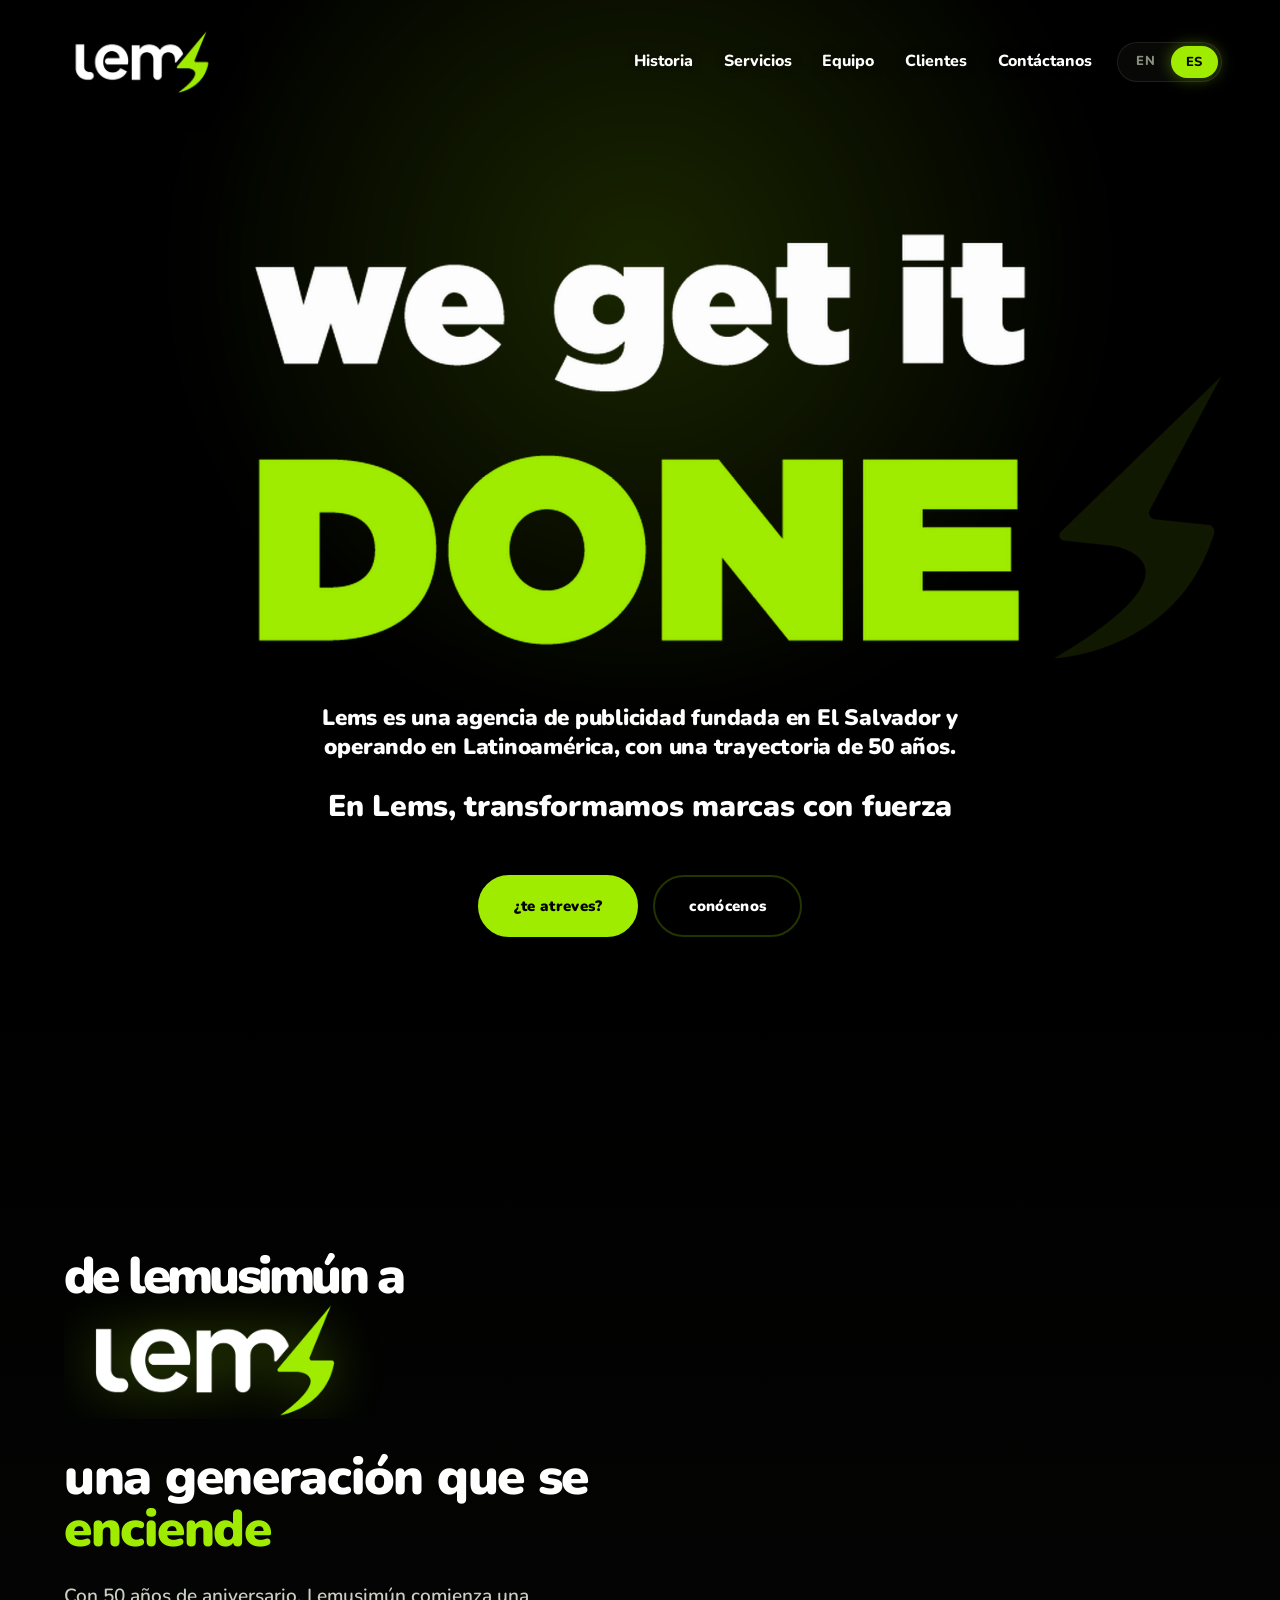
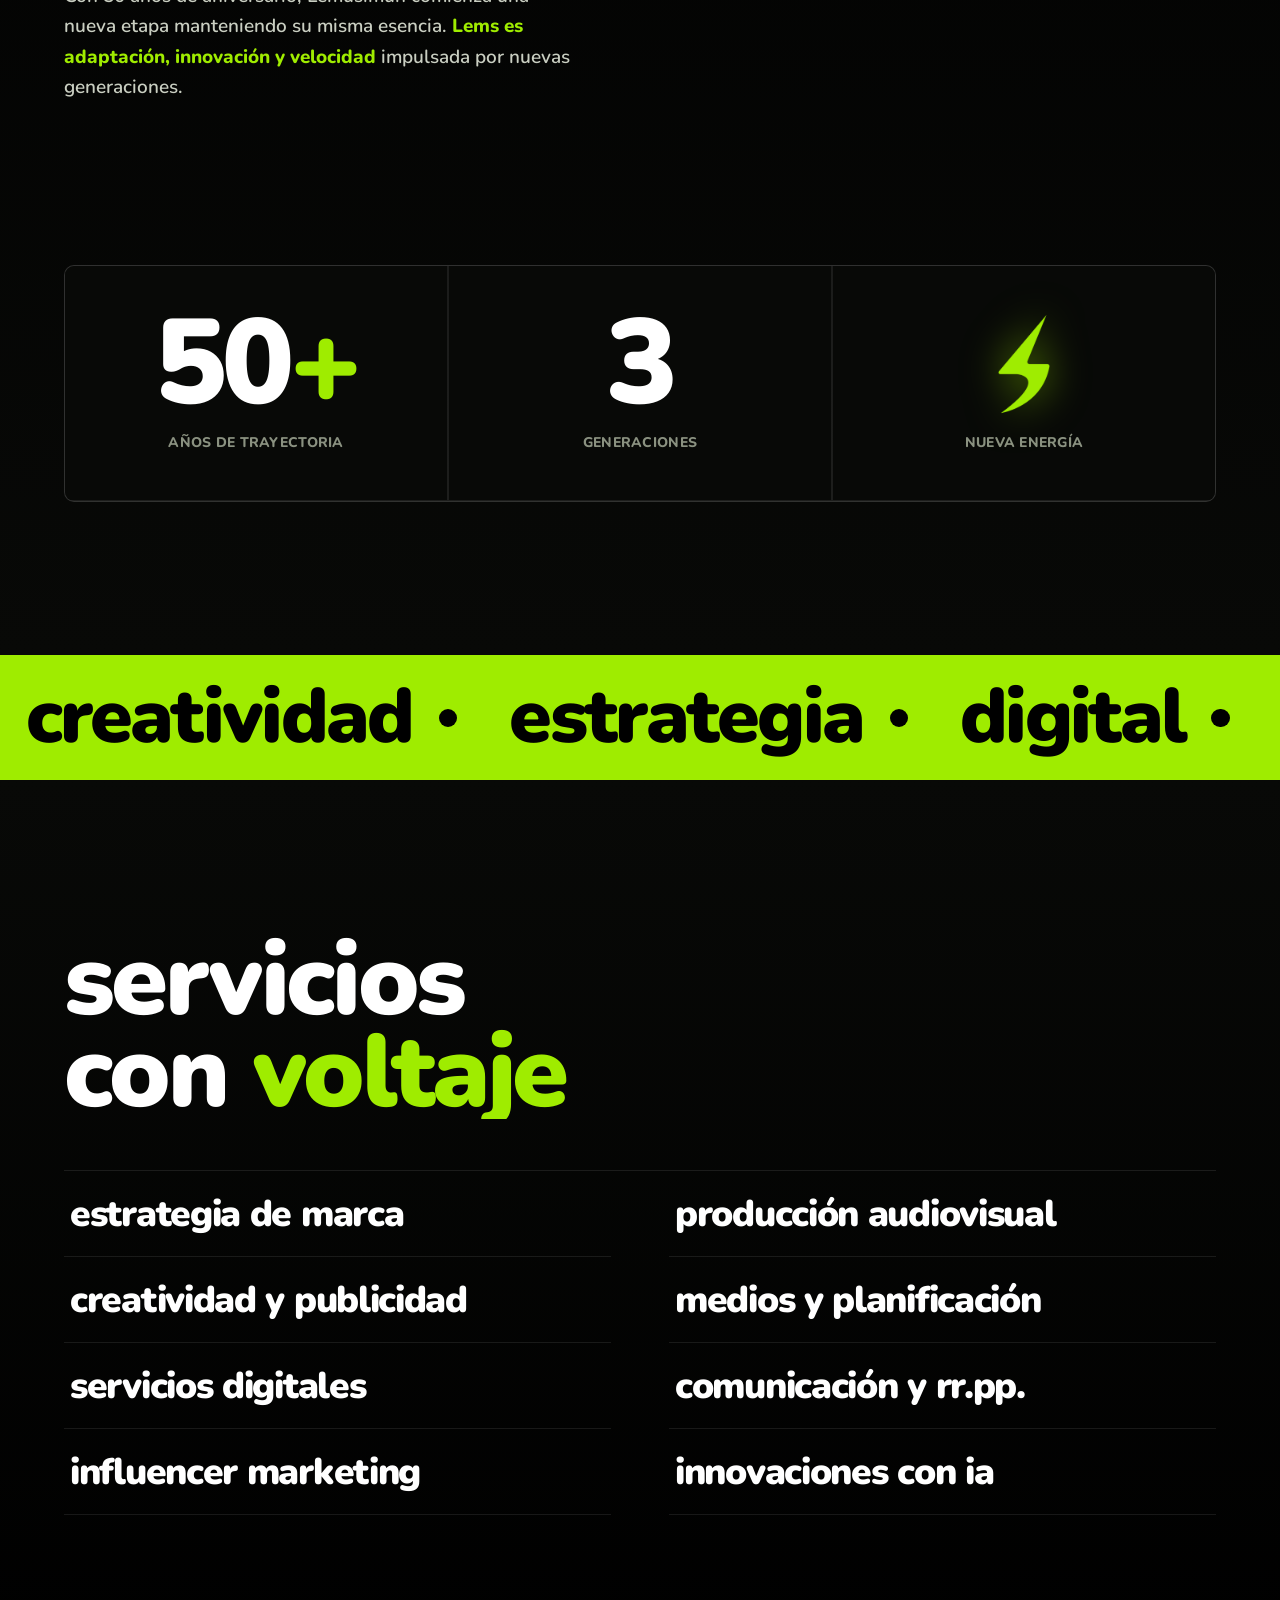
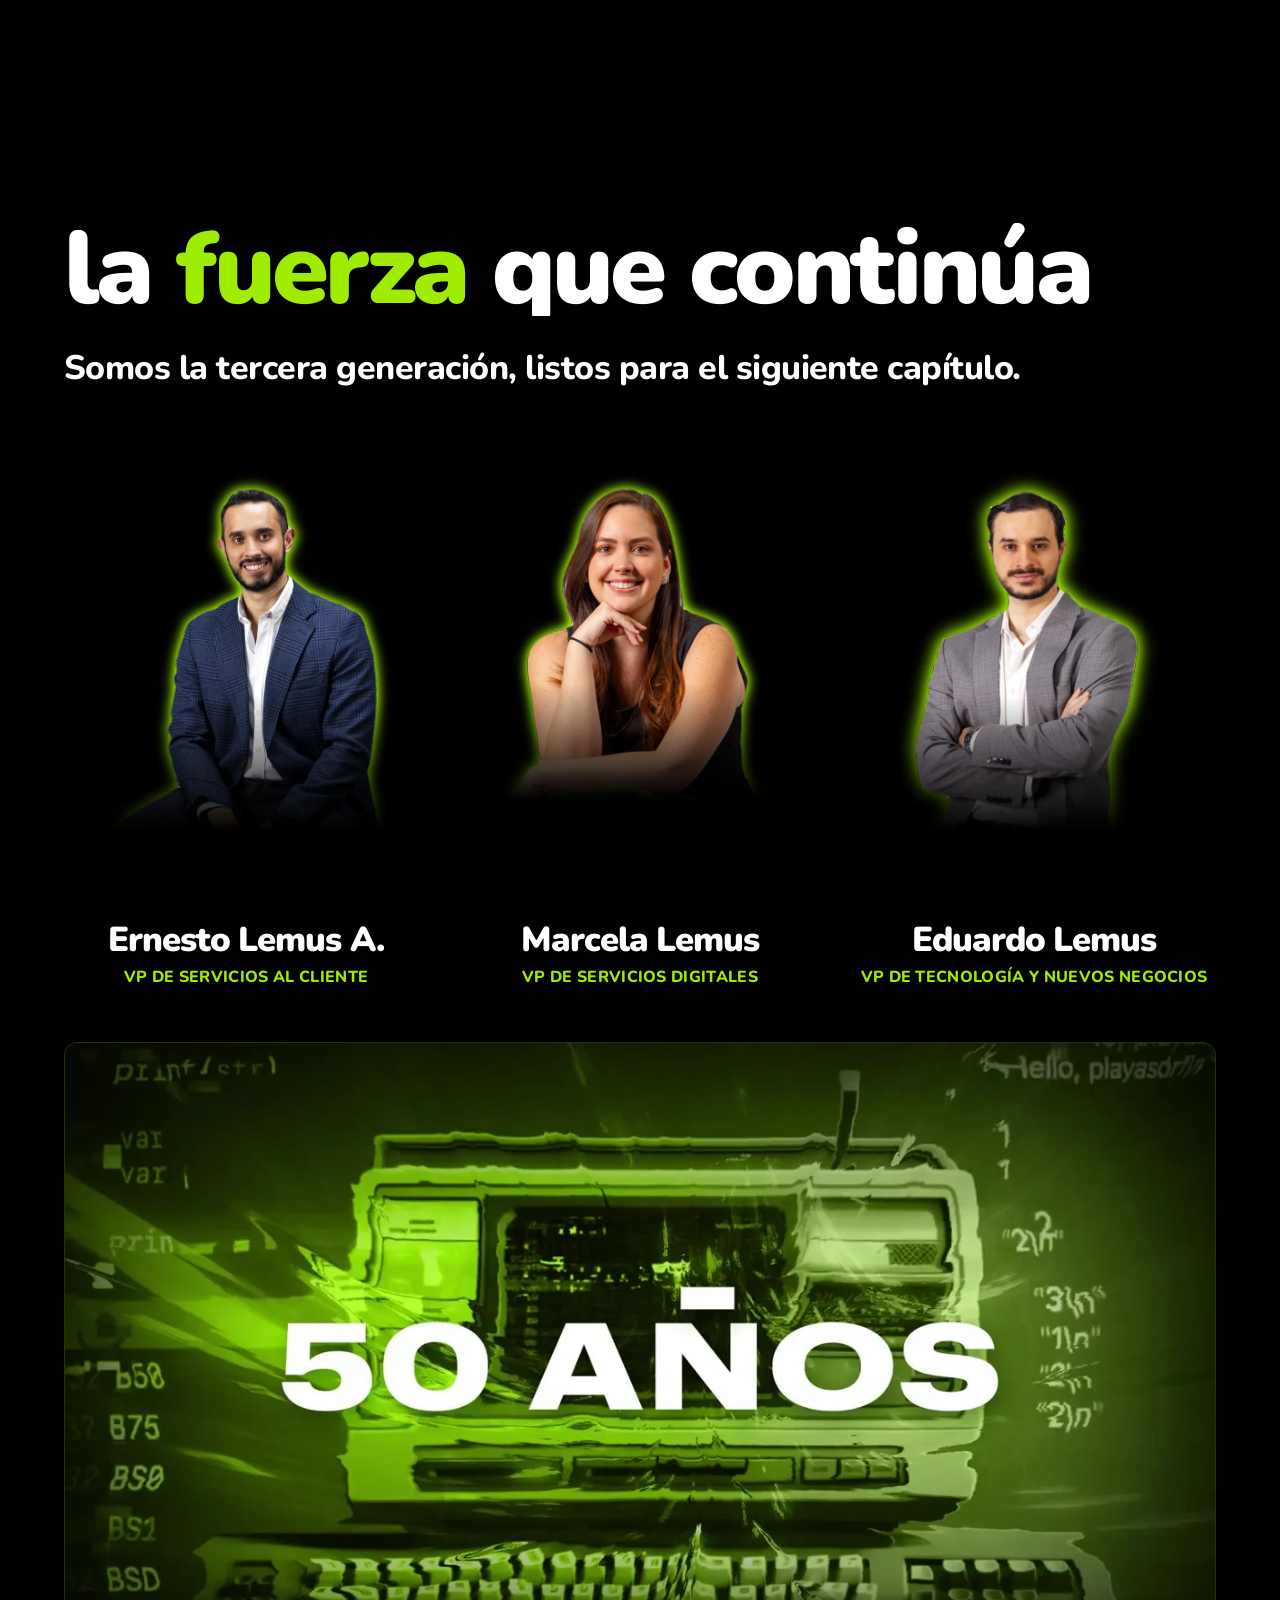
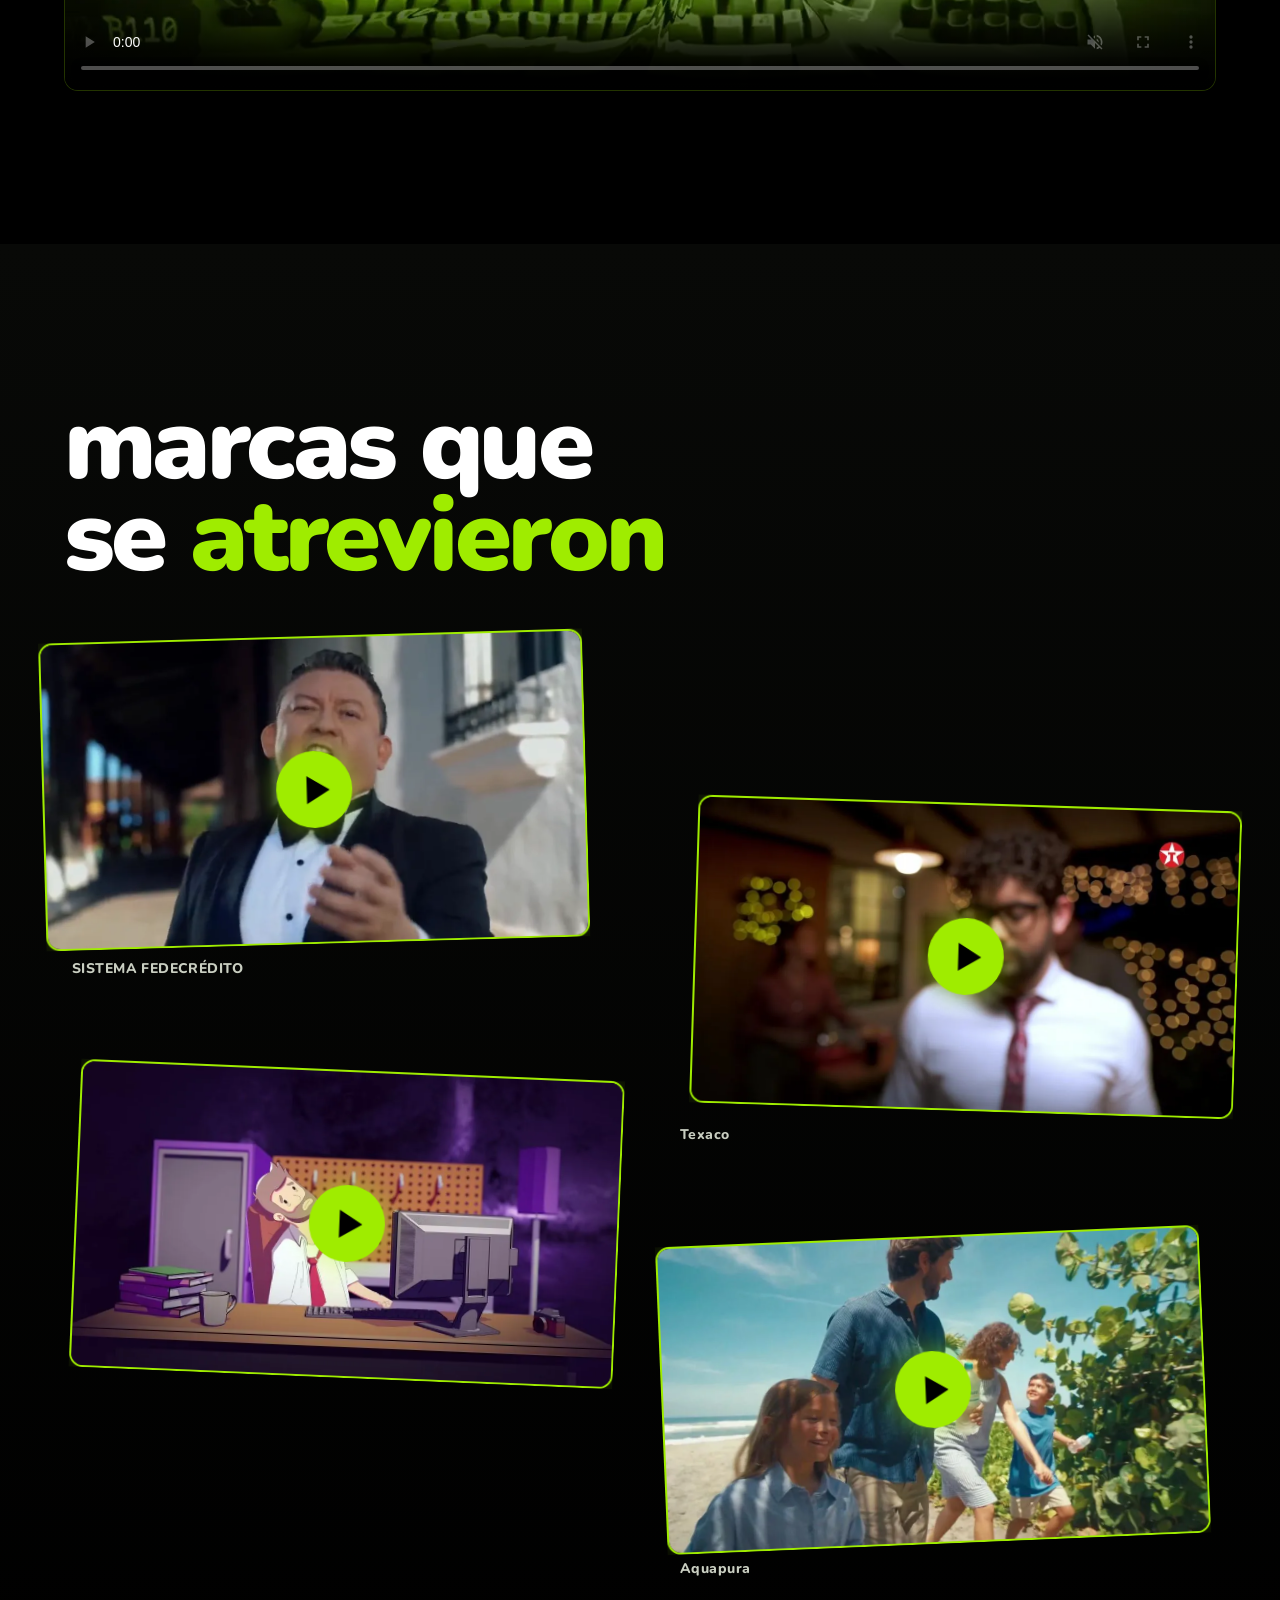
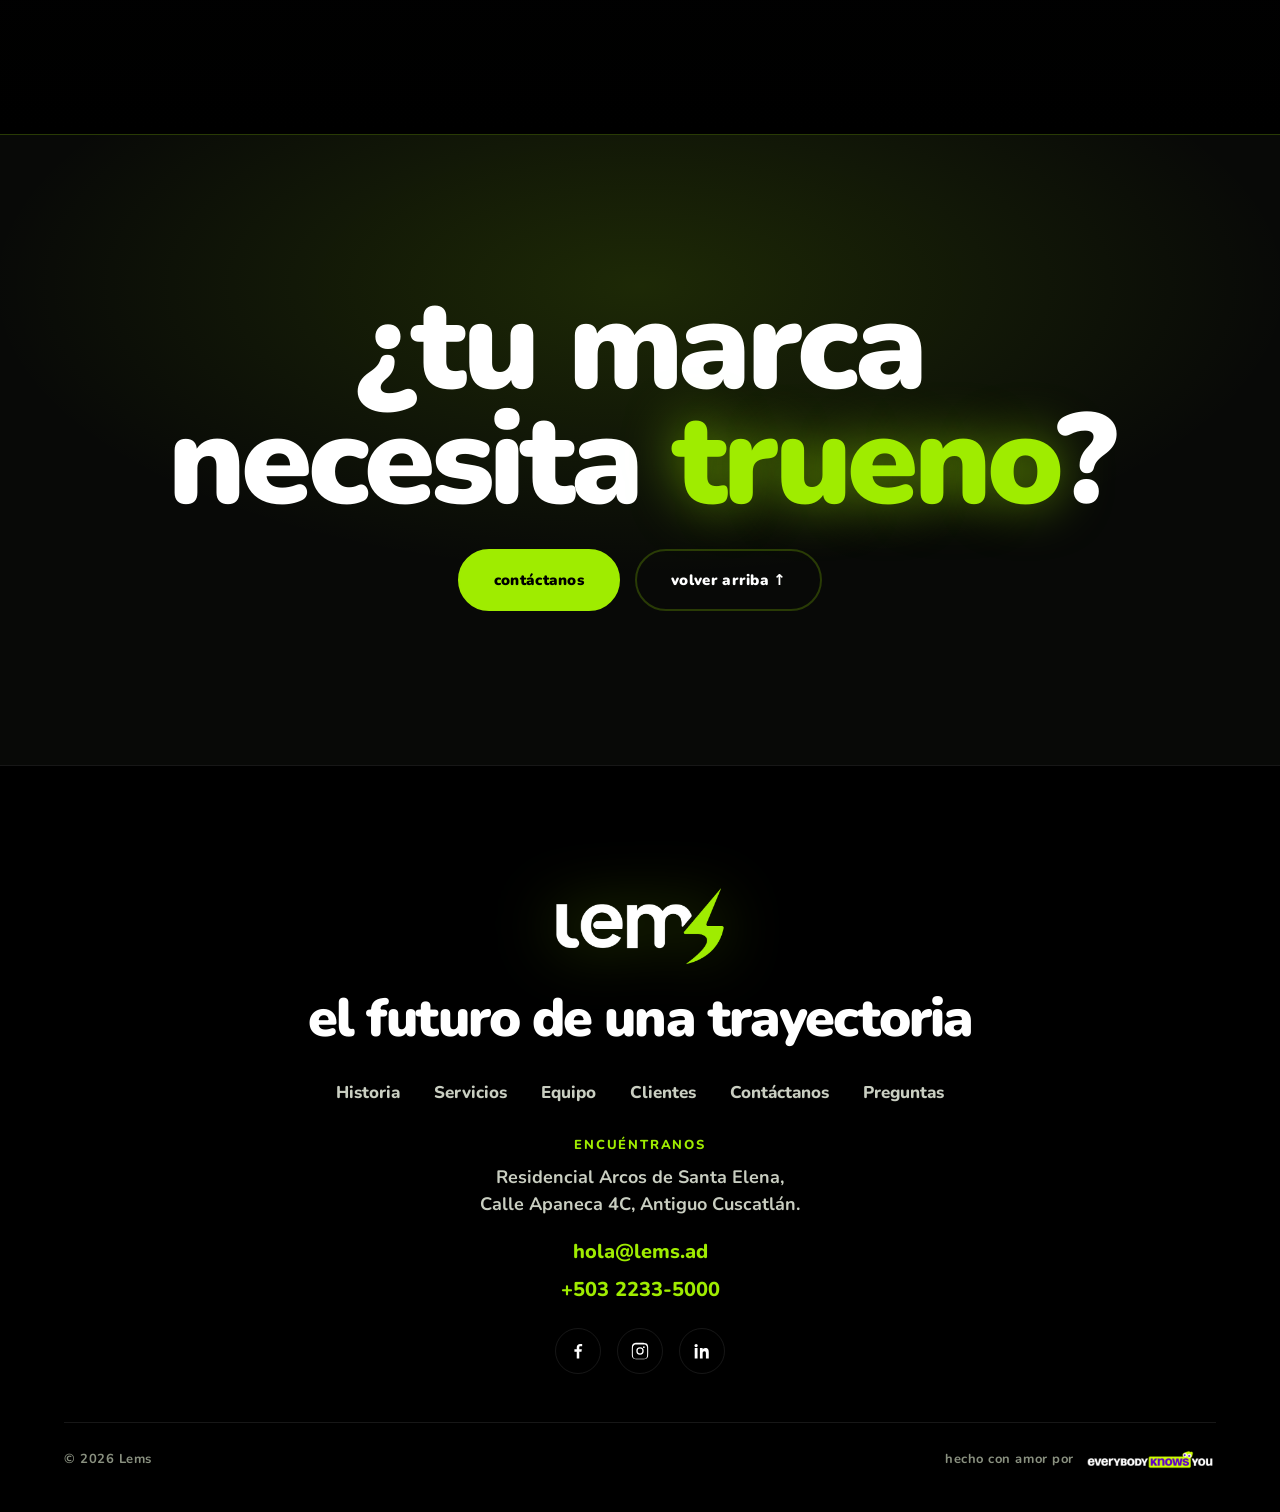
==== index.html @ 7db41f9c "Launch: lems.ad (Lems, antes Lemusimún) - landing ES/EN, servicios, FAQ, AI-findability layer" ====
<!doctype html>
<html lang="es">
<head>
<meta charset="utf-8">
<meta name="viewport" content="width=device-width, initial-scale=1, viewport-fit=cover">
<title>Agencia de publicidad en El Salvador | Lems (antes Lemusimún)</title>
<meta name="description" content="Agencia de publicidad en El Salvador desde 1976: estrategia, creatividad, medios, producción, influencers e IA. Lems, antes Lemusimún. Escríbenos.">
<meta name="keywords" content="agencia de publicidad El Salvador, agencia de publicidad digital El Salvador, agencia creativa El Salvador, boutique creativa El Salvador, agencia de publicidad San Salvador, agencia de publicidad Antiguo Cuscatlán, Lems, Lems Agency, Lemusimún, Lemusimún Publicidad, agencia de medios El Salvador, influencer marketing El Salvador, producción audiovisual El Salvador, relaciones públicas El Salvador, advertising agency El Salvador">
<link rel="canonical" href="https://lems.ad/">
<link rel="alternate" hreflang="es" href="https://lems.ad/">
<link rel="alternate" hreflang="es-SV" href="https://lems.ad/">
<link rel="alternate" hreflang="en" href="https://lems.ad/en/">
<link rel="alternate" hreflang="x-default" href="https://lems.ad/">

<meta property="og:type" content="website">
<meta property="og:site_name" content="Lems">
<meta property="og:title" content="Agencia de publicidad en El Salvador | Lems (antes Lemusimún)">
<meta property="og:description" content="50 años de trayectoria, una nueva energía. Lems (antes Lemusimún), agencia de publicidad en El Salvador desde 1976. We get it done.">
<meta property="og:url" content="https://lems.ad/">
<meta property="og:image" content="https://lems.ad/assets/images/social-share/social-share-lems-lems.ad.jpg">
<meta property="og:image:width" content="1200">
<meta property="og:image:height" content="630">
<meta property="og:image:alt" content="Lems, agencia de publicidad en El Salvador: we get it done">
<meta property="og:locale" content="es_SV">
<meta property="og:locale:alternate" content="en_US">
<meta name="twitter:card" content="summary_large_image">
<meta name="twitter:title" content="Agencia de publicidad en El Salvador | Lems (antes Lemusimún)">
<meta name="twitter:description" content="50 años de trayectoria, una nueva energía. Lems (antes Lemusimún), agencia de publicidad en El Salvador desde 1976. We get it done.">
<meta name="twitter:image" content="https://lems.ad/assets/images/social-share/social-share-lems-lems.ad.jpg">

<meta name="robots" content="index, follow, max-image-preview:large, max-snippet:-1, max-video-preview:-1">
<meta name="author" content="Lems">
<meta name="theme-color" content="#000000">
<meta name="geo.region" content="SV-LI">
<meta name="geo.placename" content="Antiguo Cuscatlán, El Salvador">
<meta http-equiv="content-language" content="es">

<link rel="icon" href="favicon.ico" sizes="any">
<link rel="icon" type="image/png" sizes="32x32" href="favicon-32x32.png">
<link rel="icon" type="image/png" sizes="16x16" href="favicon-16x16.png">
<link rel="apple-touch-icon" sizes="180x180" href="apple-touch-icon.png">
<link rel="manifest" href="site.webmanifest">
<link rel="alternate" type="text/plain" title="llms.txt" href="https://lems.ad/llms.txt">

<link rel="preload" as="image" href="assets/images/hero/hero-we-get-it-done-lems-lems.ad.webp" type="image/webp">
<link rel="preconnect" href="https://fonts.googleapis.com">
<link rel="preconnect" href="https://fonts.gstatic.com" crossorigin>
<link rel="preload" as="style" href="https://fonts.googleapis.com/css2?family=Nunito:wght@400;500;600;700;800;900&amp;display=swap">
<link rel="stylesheet" href="https://fonts.googleapis.com/css2?family=Nunito:wght@400;500;600;700;800;900&amp;display=swap" media="print" onload="this.media='all'">
<noscript><link rel="stylesheet" href="https://fonts.googleapis.com/css2?family=Nunito:wght@400;500;600;700;800;900&amp;display=swap"></noscript>
<link rel="stylesheet" href="assets/css/tokens.css">
<link rel="stylesheet" href="assets/css/styles.css">
<script>document.documentElement.classList.add('js')</script>
<script type="application/ld+json">
{
 "@context": "https://schema.org",
 "@graph": [
  {
   "@type": "Organization",
   "@id": "https://lems.ad/#org",
   "name": "Lems",
   "alternateName": [
    "Lems Agency",
    "Lemusimún",
    "Lemusimún Publicidad",
    "Lemusimun"
   ],
   "url": "https://lems.ad/",
   "logo": "https://lems.ad/assets/images/logos/logo-lems-lems.ad.png",
   "image": "https://lems.ad/assets/images/social-share/social-share-lems-lems.ad.jpg",
   "legalName": "Lemusimún Publicidad, S.A. de C.V.",
   "slogan": "We get it done",
   "description": "Lems (antes Lemusimún) es una agencia de publicidad integral en El Salvador, fundada en 1976 y dirigida hoy por una tercera generación. Une 50 años de conocimiento del mercado salvadoreño con estrategia, creatividad, medios, producción, influencer marketing e IA.",
   "foundingDate": "1976",
   "areaServed": [
    {
     "@type": "Country",
     "name": "El Salvador"
    },
    {
     "@type": "Place",
     "name": "Latinoamérica"
    }
   ],
   "knowsLanguage": [
    "es",
    "en"
   ],
   "knowsAbout": [
    "Estrategia de marca",
    "Creatividad y publicidad",
    "Servicios digitales",
    "Influencer marketing",
    "Producción audiovisual",
    "Medios y planificación",
    "Comunicación y relaciones públicas",
    "Innovaciones con IA",
    "Publicidad",
    "Mercadeo",
    "Compra de medios"
   ],
   "email": "hola@lems.ad",
   "telephone": "+50322335000",
   "contactPoint": {
    "@type": "ContactPoint",
    "telephone": "+50322335000",
    "email": "hola@lems.ad",
    "contactType": "sales",
    "areaServed": "SV",
    "availableLanguage": [
     "es",
     "en"
    ]
   },
   "address": {
    "@type": "PostalAddress",
    "streetAddress": "Residencial Arcos de Santa Elena, Calle Apaneca 4C",
    "addressLocality": "Antiguo Cuscatlán",
    "addressRegion": "La Libertad",
    "addressCountry": "SV"
   },
   "employee": [
    {
     "@id": "https://lems.ad/#ernesto-lemus"
    },
    {
     "@id": "https://lems.ad/#marcela-lemus"
    },
    {
     "@id": "https://lems.ad/#eduardo-lemus"
    }
   ],
   "sameAs": [
    "https://www.facebook.com/lemsagency/",
    "https://www.instagram.com/lems_agency/",
    "https://www.linkedin.com/company/lemsagency"
   ]
  },
  {
   "@type": [
    "ProfessionalService",
    "LocalBusiness"
   ],
   "@id": "https://lems.ad/#agency",
   "name": "Lems, agencia de publicidad",
   "parentOrganization": {
    "@id": "https://lems.ad/#org"
   },
   "description": "Agencia de publicidad en El Salvador desde 1976.",
   "url": "https://lems.ad/",
   "image": "https://lems.ad/assets/images/social-share/social-share-lems-lems.ad.jpg",
   "logo": "https://lems.ad/assets/images/logos/logo-lems-lems.ad.png",
   "email": "hola@lems.ad",
   "telephone": "+50322335000",
   "address": {
    "@type": "PostalAddress",
    "streetAddress": "Residencial Arcos de Santa Elena, Calle Apaneca 4C",
    "addressLocality": "Antiguo Cuscatlán",
    "addressRegion": "La Libertad",
    "addressCountry": "SV"
   },
   "areaServed": [
    {
     "@type": "Country",
     "name": "El Salvador"
    },
    {
     "@type": "Place",
     "name": "Latinoamérica"
    }
   ],
   "serviceType": [
    "Estrategia de marca",
    "Creatividad y publicidad",
    "Servicios digitales",
    "Influencer marketing",
    "Producción audiovisual",
    "Medios y planificación",
    "Comunicación y relaciones públicas",
    "Innovaciones con IA"
   ],
   "currenciesAccepted": "USD",
   "openingHoursSpecification": [
    {
     "@type": "OpeningHoursSpecification",
     "dayOfWeek": [
      "Monday",
      "Tuesday",
      "Wednesday",
      "Thursday",
      "Friday"
     ],
     "opens": "08:30",
     "closes": "12:30"
    },
    {
     "@type": "OpeningHoursSpecification",
     "dayOfWeek": [
      "Monday",
      "Tuesday",
      "Wednesday",
      "Thursday",
      "Friday"
     ],
     "opens": "14:00",
     "closes": "18:00"
    }
   ],
   "hasOfferCatalog": {
    "@id": "https://lems.ad/#catalog"
   }
  },
  {
   "@type": "OfferCatalog",
   "@id": "https://lems.ad/#catalog",
   "name": "Servicios",
   "itemListElement": [
    {
     "@type": "Offer",
     "itemOffered": {
      "@type": "Service",
      "name": "Estrategia de marca",
      "description": "Posicionamiento, arquitectura y plataforma de marca.",
      "provider": {
       "@id": "https://lems.ad/#org"
      },
      "areaServed": "SV"
     }
    },
    {
     "@type": "Offer",
     "itemOffered": {
      "@type": "Service",
      "name": "Creatividad y publicidad",
      "description": "Conceptos y campañas para medios tradicionales y digitales.",
      "provider": {
       "@id": "https://lems.ad/#org"
      },
      "areaServed": "SV"
     }
    },
    {
     "@type": "Offer",
     "itemOffered": {
      "@type": "Service",
      "name": "Servicios digitales",
      "description": "Estrategia digital, pauta, contenido y redes sociales.",
      "provider": {
       "@id": "https://lems.ad/#org"
      },
      "areaServed": "SV"
     }
    },
    {
     "@type": "Offer",
     "itemOffered": {
      "@type": "Service",
      "name": "Influencer marketing",
      "description": "Selección, gestión y medición de campañas con creadores.",
      "provider": {
       "@id": "https://lems.ad/#org"
      },
      "areaServed": "SV"
     }
    },
    {
     "@type": "Offer",
     "itemOffered": {
      "@type": "Service",
      "name": "Producción audiovisual",
      "description": "Comerciales, video y contenido para todas las pantallas.",
      "provider": {
       "@id": "https://lems.ad/#org"
      },
      "areaServed": "SV"
     }
    },
    {
     "@type": "Offer",
     "itemOffered": {
      "@type": "Service",
      "name": "Medios y planificación",
      "description": "Estrategia, planificación y compra de medios.",
      "provider": {
       "@id": "https://lems.ad/#org"
      },
      "areaServed": "SV"
     }
    },
    {
     "@type": "Offer",
     "itemOffered": {
      "@type": "Service",
      "name": "Comunicación y relaciones públicas",
      "description": "Relaciones públicas y comunicación corporativa.",
      "provider": {
       "@id": "https://lems.ad/#org"
      },
      "areaServed": "SV"
     }
    },
    {
     "@type": "Offer",
     "itemOffered": {
      "@type": "Service",
      "name": "Innovaciones con IA",
      "description": "Herramientas y procesos con inteligencia artificial para marcas.",
      "provider": {
       "@id": "https://lems.ad/#org"
      },
      "areaServed": "SV"
     }
    }
   ]
  },
  {
   "@type": "WebSite",
   "@id": "https://lems.ad/#website",
   "url": "https://lems.ad/",
   "name": "Lems",
   "inLanguage": [
    "es",
    "en"
   ],
   "publisher": {
    "@id": "https://lems.ad/#org"
   },
   "about": {
    "@id": "https://lems.ad/#org"
   }
  },
  {
   "@type": "WebPage",
   "@id": "https://lems.ad/#webpage",
   "url": "https://lems.ad/",
   "name": "Agencia de publicidad en El Salvador | Lems (antes Lemusimún)",
   "inLanguage": "es",
   "isPartOf": {
    "@id": "https://lems.ad/#website"
   },
   "about": {
    "@id": "https://lems.ad/#org"
   }
  },
  {
   "@type": "Person",
   "@id": "https://lems.ad/#ernesto-lemus",
   "name": "Ernesto Lemus A.",
   "jobTitle": "VP de Servicios al Cliente",
   "sameAs": [
    "https://www.linkedin.com/in/ernestolemusalvarez/"
   ],
   "worksFor": {
    "@id": "https://lems.ad/#org"
   }
  },
  {
   "@type": "Person",
   "@id": "https://lems.ad/#marcela-lemus",
   "name": "Marcela Lemus",
   "jobTitle": "VP de Servicios Digitales",
   "sameAs": [
    "https://www.linkedin.com/in/marcela-lemus-walsh/"
   ],
   "worksFor": {
    "@id": "https://lems.ad/#org"
   }
  },
  {
   "@type": "Person",
   "@id": "https://lems.ad/#eduardo-lemus",
   "name": "Eduardo Lemus",
   "jobTitle": "VP de Tecnología y Nuevos Negocios",
   "sameAs": [
    "https://www.linkedin.com/in/tatolemus/"
   ],
   "worksFor": {
    "@id": "https://lems.ad/#org"
   }
  }
 ]
}
</script>
</head>
<body data-assets="assets/">

<div class="progress" id="progress"></div>
<div id="ambient" aria-hidden="true"></div>
<div id="sparks" aria-hidden="true"></div>

<nav class="nav" id="nav" aria-label="Principal">
  <div class="nav__in">
    <a class="nav__logo" href="#top" aria-label="Lems, inicio"><img src="assets/images/logos/logo-lems-lems.ad.webp" alt="Lems, agencia de publicidad" width="700" height="267"></a>
    <div class="nav__right">
      <div class="nav__links">
        <a href="#historia">Historia</a>
        <a href="#servicios">Servicios</a>
        <a href="#equipo">Equipo</a>
        <a href="#clientes">Clientes</a>
        <a href="#nosotros">Contáctanos</a>
      </div>
      <div class="langtoggle" role="group" aria-label="Idioma / Language">
        <a class="langopt" href="en/index.html" hreflang="en" lang="en">EN</a>
        <span class="langopt is-active" aria-current="true">ES</span>
      </div>
      <button class="nav__burger" id="burger" aria-label="Menú" aria-expanded="false"><span></span><span></span><span></span></button>
    </div>
  </div>
  <div class="nav__panel" id="panel">
    <a href="#historia">historia</a>
    <a href="#servicios">servicios</a>
    <a href="#equipo">equipo</a>
    <a href="#clientes">clientes</a>
    <a href="#nosotros">contáctanos</a>
  </div>
</nav>

<main>
<header class="hero" id="top">
  <div class="hero__glow" aria-hidden="true"></div>
  <div class="wrap hero__in">
    <img class="hero__rayo" src="assets/images/icons/icon-rayo-lems-lems.ad.webp" alt="" aria-hidden="true" width="420" height="525">
    <img class="hero__done" src="assets/images/hero/hero-we-get-it-done-lems-lems.ad.webp" alt="We get it done" width="1600" height="870" fetchpriority="high">
    <h1 class="hero__h1">Lems es una agencia de publicidad fundada en El Salvador y operando en Latinoamérica, con una trayectoria de 50 años.</h1>
    <p class="hero__tag"><b>En Lems, transformamos marcas con fuerza</b></p>
    <div class="hero__cta">
      <a href="#nosotros" class="btn btn--solid">¿te atreves?</a>
      <a href="#equipo" class="btn btn--ghost">conócenos</a>
    </div>
  </div>
</header>

<section class="sec hist" id="historia">
  <div class="wrap">
    <div class="hist__body">
      <div class="hist__copy">
        <h2 class="sec__title display hist-title reveal reveal--up">
          <span class="pre">de lemusimún a</span>
          <img class="logo" src="assets/images/logos/logo-lems-lems.ad.webp" alt="Lems" width="700" height="267" loading="lazy">
        </h2>
        <p class="big reveal reveal--up">una generación que se <span class="volt">enciende</span></p>
        <p class="lead reveal reveal--up">Con 50 años de aniversario, Lemusimún comienza una nueva etapa manteniendo su misma esencia. <b>Lems es adaptación, innovación y velocidad</b> impulsada por nuevas generaciones.</p>
      </div>
      <div class="hist__media reveal reveal--clip">
        <div class="frame"><img src="assets/images/gallery/trayectoria-tercera-generacion-lems-lems.ad.webp" alt="Ernesto, Marcela y Eduardo Lemus, tercera generación de Lems: el futuro de una trayectoria" width="1000" height="1173" loading="lazy" decoding="async"></div>
      </div>
    </div>
    <div class="stats">
      <div class="stat reveal reveal--up"><div class="stat__n"><span data-count="50">50</span><span class="u">+</span></div><div class="stat__l">Años de trayectoria</div></div>
      <div class="stat reveal reveal--up"><div class="stat__n"><span data-count="3">3</span></div><div class="stat__l">Generaciones</div></div>
      <div class="stat reveal reveal--up"><img class="stat__rayo" src="assets/images/icons/icon-rayo-lems-lems.ad.webp" alt="" width="420" height="525" loading="lazy"><div class="stat__l">Nueva energía</div></div>
    </div>
  </div>
</section>

<div class="state" aria-hidden="true">
  <div class="state__track">
    <span>creatividad<i class="dot"></i></span><span>estrategia<i class="dot"></i></span><span>digital<i class="dot"></i></span><span>influencer marketing<i class="dot"></i></span><span>producción<i class="dot"></i></span><span>artificial intelligence<i class="dot"></i></span>
    <span>creatividad<i class="dot"></i></span><span>estrategia<i class="dot"></i></span><span>digital<i class="dot"></i></span><span>influencer marketing<i class="dot"></i></span><span>producción<i class="dot"></i></span><span>artificial intelligence<i class="dot"></i></span>
  </div>
</div>

<section class="sec serv" id="servicios">
  <div class="wrap">
    <h2 class="sec__title display reveal reveal--up">servicios con <span class="volt">voltaje</span></h2>
    <div class="serv__list">
      <a class="srow reveal reveal--up" href="servicios/index.html#estrategia-de-marca"><span class="srow__name">estrategia de marca</span></a>
      <a class="srow reveal reveal--up" href="servicios/index.html#creatividad-y-publicidad"><span class="srow__name">creatividad y publicidad</span></a>
      <a class="srow reveal reveal--up" href="servicios/index.html#servicios-digitales"><span class="srow__name">servicios digitales</span></a>
      <a class="srow reveal reveal--up" href="servicios/index.html#influencer-marketing"><span class="srow__name">influencer marketing</span></a>
      <a class="srow reveal reveal--up" href="servicios/index.html#produccion-audiovisual"><span class="srow__name">producción audiovisual</span></a>
      <a class="srow reveal reveal--up" href="servicios/index.html#medios-y-planificacion"><span class="srow__name">medios y planificación</span></a>
      <a class="srow reveal reveal--up" href="servicios/index.html#comunicacion-y-relaciones-publicas"><span class="srow__name">comunicación y rr.pp.</span></a>
      <a class="srow reveal reveal--up" href="servicios/index.html#innovaciones-con-ia"><span class="srow__name">innovaciones con ia</span></a>
    </div>
  </div>
</section>

<section class="sec gen" id="equipo">
  <div class="wrap">
    <h2 class="sec__title display wide reveal reveal--up">la <span class="volt">fuerza</span> que continúa</h2>
    <p class="gen__sub reveal reveal--up">Somos la tercera generación, listos para el siguiente capítulo.</p>
    <div class="team">
      <a class="member reveal reveal--up" href="https://www.linkedin.com/in/ernestolemusalvarez/" target="_blank" rel="noopener"><div class="member__ph"><img src="assets/images/team/team-ernesto-lemus-lems-lems.ad.webp" alt="Ernesto Lemus A., VP de Servicios al Cliente de Lems" width="800" height="1000" loading="lazy" decoding="async"></div><div class="member__body"><h3>Ernesto Lemus A.</h3><div class="role">VP de Servicios al Cliente</div></div></a>
      <a class="member reveal reveal--up" href="https://www.linkedin.com/in/marcela-lemus-walsh/" target="_blank" rel="noopener"><div class="member__ph"><img src="assets/images/team/team-marcela-lemus-lems-lems.ad.webp" alt="Marcela Lemus, VP de Servicios Digitales de Lems" width="800" height="1000" loading="lazy" decoding="async"></div><div class="member__body"><h3>Marcela Lemus</h3><div class="role">VP de Servicios Digitales</div></div></a>
      <a class="member reveal reveal--up" href="https://www.linkedin.com/in/tatolemus/" target="_blank" rel="noopener"><div class="member__ph"><img src="assets/images/team/team-eduardo-lemus-lems-lems.ad.webp" alt="Eduardo Lemus, VP de Tecnología y Nuevos Negocios de Lems" width="800" height="1000" loading="lazy" decoding="async"></div><div class="member__body"><h3>Eduardo Lemus</h3><div class="role">VP de Tecnología y Nuevos Negocios</div></div></a>
    </div>
  </div>
  <div class="wrap video">
    <div class="video__frame reveal reveal--scale">
      <video id="lemsvideo" controls muted loop playsinline preload="metadata" poster="assets/images/gallery/poster-video-50-anos-lems-lems.ad.webp" aria-label="Video: Lemusimún cumple 50 años y se convierte en Lems">
        <source src="assets/video/video-50-anos-lems-lems.ad.mp4" type="video/mp4">
      </video>
    </div>
  </div>
</section>

<section class="sec clients" id="clientes">
  <div class="wrap">
    <h2 class="sec__title display wide reveal reveal--up">marcas que se <span class="volt">atrevieron</span></h2>
    <div class="clients__grid">
      <div class="clients__col">
        <div class="clip reveal reveal--up"><video controls preload="none" playsinline poster="assets/images/gallery/poster-campana-fedecredito-lems-lems.ad.webp" aria-label="Campaña de SISTEMA FEDECRÉDITO por Lems"><source src="assets/video/video-campana-fedecredito-lems-lems.ad.mp4" type="video/mp4"></video><button type="button" class="clip__play" aria-label="Reproducir video: SISTEMA FEDECRÉDITO"><span class="clip__btn" aria-hidden="true"></span></button></div><p class="clip-cap reveal reveal--up">SISTEMA FEDECRÉDITO</p>
        <div class="clip reveal reveal--up"><video controls preload="none" playsinline poster="assets/images/gallery/poster-campana-fardel-lems-lems.ad.webp" aria-label="Campaña de Laboratorios Fardel por Lems"><source src="assets/video/video-campana-fardel-lems-lems.ad.mp4" type="video/mp4"></video><button type="button" class="clip__play" aria-label="Reproducir video: Somnium · Laboratorios Fardel"><span class="clip__btn" aria-hidden="true"></span></button></div><p class="clip-cap reveal reveal--up">Somnium · Laboratorios Fardel</p>
      </div>
      <div class="clients__col clients__col--down">
        <div class="clip reveal reveal--up"><video controls preload="none" playsinline poster="assets/images/gallery/poster-campana-texaco-lems-lems.ad.webp" aria-label="Campaña de Texaco por Lems"><source src="assets/video/video-campana-texaco-lems-lems.ad.mp4" type="video/mp4"></video><button type="button" class="clip__play" aria-label="Reproducir video: Texaco"><span class="clip__btn" aria-hidden="true"></span></button></div><p class="clip-cap reveal reveal--up">Texaco</p>
        <div class="clip reveal reveal--up"><video controls preload="none" playsinline poster="assets/images/gallery/poster-campana-aquapura-lems-lems.ad.webp" aria-label="Campaña de Aquapura por Lems"><source src="assets/video/video-campana-aquapura-lems-lems.ad.mp4" type="video/mp4"></video><button type="button" class="clip__play" aria-label="Reproducir video: Aquapura"><span class="clip__btn" aria-hidden="true"></span></button></div><p class="clip-cap reveal reveal--up">Aquapura</p>
      </div>
    </div>
  </div>
</section>

<section class="sec cta" id="nosotros">
  <div class="cta__glow" aria-hidden="true"></div>
  <div class="wrap cta__in">
    <h2 class="display">¿tu marca necesita <span class="volt">trueno</span>?</h2>
    <div class="cta__row">
      <a href="mailto:hola@lems.ad" class="btn btn--solid">contáctanos</a>
      <a href="#top" class="btn btn--ghost">volver arriba ↑</a>
    </div>
  </div>
</section>
</main>

<footer class="foot">
  <div class="wrap">
    <img class="foot__logo" src="assets/images/logos/logo-lems-lems.ad.webp" alt="Lems" width="700" height="267" loading="lazy">
    <div class="foot__slogan">el futuro de una trayectoria</div>
    <nav class="foot__nav" aria-label="Pie de página">
      <a href="#historia">Historia</a>
      <a href="#servicios">Servicios</a>
      <a href="#equipo">Equipo</a>
      <a href="#clientes">Clientes</a>
      <a href="#nosotros">Contáctanos</a>
      <a href="faq/index.html">Preguntas</a>
    </nav>
    <p class="foot__addr"><span class="lbl">Encuéntranos</span>Residencial Arcos de Santa Elena,<br>Calle Apaneca 4C, Antiguo Cuscatlán.</p>
    <a class="foot__email" href="mailto:hola@lems.ad">hola@lems.ad</a><br>
    <a class="foot__email" href="tel:+50322335000" style="margin-top:6px">+503 2233-5000</a>
    <div class="foot__social">
      <a href="https://www.facebook.com/lemsagency/" target="_blank" rel="noopener" aria-label="Facebook"><svg viewBox="0 0 24 24"><path d="M13.5 21v-8h2.7l.4-3.1h-3.1V7.9c0-.9.25-1.5 1.55-1.5H17V3.6c-.3 0-1.3-.1-2.45-.1-2.43 0-4.05 1.48-4.05 4.2v2.2H7.7V13h2.8v8z"/></svg></a>
      <a href="https://www.instagram.com/lems_agency/" target="_blank" rel="noopener" aria-label="Instagram"><svg viewBox="0 0 24 24"><path d="M12 2.2c3.2 0 3.6 0 4.85.07 1.17.05 1.8.25 2.23.42.56.22.96.48 1.38.9.42.42.68.82.9 1.38.17.42.37 1.06.42 2.23.06 1.27.07 1.65.07 4.85s-.01 3.58-.07 4.85c-.05 1.17-.25 1.8-.42 2.23-.22.56-.48.96-.9 1.38-.42.42-.82.68-1.38.9-.42.17-1.06.37-2.23.42-1.27.06-1.65.07-4.85.07s-3.58-.01-4.85-.07c-1.17-.05-1.8-.25-2.23-.42-.56-.22-.96-.48-1.38-.9-.42-.42-.68-.82-.9-1.38-.17-.42-.37-1.06-.42-2.23C2.21 15.58 2.2 15.2 2.2 12s.01-3.58.07-4.85c.05-1.17.25-1.8.42-2.23.22-.56.48-.96.9-1.38.42-.42.82-.68 1.38-.9.42-.17 1.06-.37 2.23-.42C8.42 2.21 8.8 2.2 12 2.2m0 1.98c-3.15 0-3.5.01-4.74.07-.9.04-1.38.19-1.7.32-.43.16-.74.36-1.06.68-.32.32-.52.63-.68 1.06-.13.32-.28.8-.32 1.7-.06 1.24-.07 1.6-.07 4.74s.01 3.5.07 4.74c.04.9.19 1.38.32 1.7.16.43.36.74.68 1.06.32.32.63.52 1.06.68.32.13.8.28 1.7.32 1.24.06 1.6.07 4.74.07s3.5-.01 4.74-.07c.9-.04 1.38-.19 1.7-.32.43-.16.74-.36 1.06-.68.32-.32.52-.63.68-1.06.13-.32.28-.8.32-1.7.06-1.24.07-1.6.07-4.74s-.01-3.5-.07-4.74c-.04-.9-.19-1.38-.32-1.7-.16-.43-.36-.74-.68-1.06-.32-.32-.63-.52-1.06-.68-.32-.13-.8-.28-1.7-.32-1.24-.06-1.6-.07-4.74-.07m0 3.37a4.45 4.45 0 110 8.9 4.45 4.45 0 010-8.9m0 7.34a2.89 2.89 0 100-5.78 2.89 2.89 0 000 5.78m5.66-7.54a1.04 1.04 0 11-2.08 0 1.04 1.04 0 012.08 0"/></svg></a>
      <a href="https://www.linkedin.com/company/lemsagency" target="_blank" rel="noopener" aria-label="LinkedIn"><svg viewBox="0 0 24 24"><path d="M6.94 5.5a2 2 0 11-4 0 2 2 0 014 0M3.25 8.5h3.4V21h-3.4zM9.5 8.5h3.26v1.7h.05c.45-.86 1.56-1.77 3.22-1.77 3.44 0 4.08 2.27 4.08 5.22V21h-3.4v-5.55c0-1.32-.02-3.02-1.84-3.02-1.84 0-2.12 1.44-2.12 2.92V21H9.5z"/></svg></a>
    </div>
    <div class="foot__bar">
      <span>© 2026 Lems</span>
      <span class="foot__made"><span>hecho con amor por</span> <a href="https://everybodyknowsyou.com" target="_blank" rel="noopener" aria-label="everybody knows you"><img class="foot__eky" src="assets/images/logos/logo-everybodyknowsyou-lems.ad.png" alt="everybody knows you" width="360" height="68"></a></span>
    </div>
  </div>
</footer>

<script src="assets/js/main.js" defer></script>
</body>
</html>
---- assets/css/tokens.css ----
/* assets/css/tokens.css - colors + fonts ONLY. The one file to edit to re-skin lems.ad. */
:root{
  /* Brand palette */
  --ink:#000000;          /* page background */
  --ink-2:#080907;        /* alternate section background */
  --card:#0E100A;
  --paper:#FFFFFF;        /* main text */
  --dim:#C9CEC1;          /* secondary text */
  --muted:#8A9180;        /* tertiary text, labels */
  --volt:#9FEC00;         /* Lems volt green: accent, buttons, bolt */
  --volt-deep:#79B300;
  --black:#000;
  --line:rgba(159,236,0,.22);
  --line-soft:rgba(255,255,255,.09);
  --glow:rgba(159,236,0,.55);

  /* Volt and shade alphas used by effects */
  --volt-a09:rgba(159,236,0,.09);
  --volt-a14:rgba(159,236,0,.14);
  --volt-a16:rgba(159,236,0,.16);
  --volt-a22:rgba(159,236,0,.22);
  --volt-a30:rgba(159,236,0,.3);
  --volt-a35:rgba(159,236,0,.35);
  --volt-a40:rgba(159,236,0,.4);
  --volt-a50:rgba(159,236,0,.5);
  --shade-60:rgba(0,0,0,.6);
  --shade-72:rgba(0,0,0,.72);
  --shade-97:rgba(0,0,0,.97);

  /* Footer credit colors (read by the inline EKY credit logo) */
  --footer-bg:var(--ink);
  --footer-fg:var(--muted);

  /* Fonts */
  --font-display:"Nunito",system-ui,-apple-system,"Segoe UI",sans-serif;
  --font-body:"Nunito",system-ui,-apple-system,"Segoe UI",sans-serif;

  /* Layout */
  --maxw:1320px;
  color-scheme:dark;
}
---- assets/css/styles.css ----
/* assets/css/styles.css - all styling for lems.ad. Colors and fonts come from tokens.css. */
*{box-sizing:border-box}
html{scroll-behavior:smooth;cursor:url("../images/icons/cursor-rayo-lems-lems.ad.png") 6 1, auto}
a,button,.srow,.member{cursor:url("../images/icons/cursor-rayo-lems-lems.ad.png") 6 1, auto}
html.js .reveal{opacity:0;transition:opacity .9s cubic-bezier(.2,.75,.2,1),transform .9s cubic-bezier(.2,.75,.2,1),clip-path .9s cubic-bezier(.2,.75,.2,1);will-change:opacity,transform}
html.js .reveal--up{transform:translateY(48px)}
html.js .reveal--scale{transform:scale(.92)}
html.js .reveal--clip{clip-path:inset(0 100% 0 0)}
html.js .reveal.in{opacity:1;transform:none;clip-path:inset(0 0 0 0)}
body{margin:0;background:var(--ink);color:var(--paper);font-family:var(--font-body);font-size:17px;line-height:1.6;font-weight:600;-webkit-font-smoothing:antialiased;text-rendering:optimizeLegibility;overflow-x:hidden}
img{max-width:100%;height:auto;display:block}
a{color:inherit;text-decoration:none}
h1,h2,h3,h4{margin:0;font-weight:900;text-wrap:balance}
p{margin:0}
::selection{background:var(--volt);color:var(--black)}

.wrap{width:100%;max-width:var(--maxw);margin-inline:auto;padding-inline:clamp(18px,5vw,64px)}
.display{font-family:var(--font-display);font-weight:900;text-transform:lowercase;letter-spacing:-.035em;line-height:.9}
.volt{color:var(--volt)}

.progress{position:fixed;top:0;left:0;height:3px;width:0;background:linear-gradient(90deg,var(--volt-deep),var(--volt));box-shadow:0 0 16px var(--glow);z-index:120}
#ambient{position:fixed;inset:0;pointer-events:none;z-index:80;overflow:hidden}
.abolt{position:absolute;height:auto;opacity:0;filter:drop-shadow(0 0 6px var(--glow));will-change:transform,opacity}
@keyframes aboltFloat{0%{opacity:0;transform:translateY(16px) rotate(var(--r,0deg)) scale(.86)}18%{opacity:var(--o,.1)}50%{opacity:var(--o,.1);transform:translateY(-14px) rotate(var(--r,0deg)) scale(1.04)}82%{opacity:var(--o,.1)}100%{opacity:0;transform:translateY(-34px) rotate(var(--r,0deg)) scale(.9)}}
#sparks{position:fixed;inset:0;pointer-events:none;z-index:90;overflow:hidden}
.spark{position:absolute;width:var(--s,22px);height:auto;opacity:0;pointer-events:none;filter:drop-shadow(0 0 6px var(--glow)) drop-shadow(0 0 16px var(--volt-a50));animation:sparkflash .85s ease-out forwards;will-change:opacity,transform}
@keyframes sparkflash{0%{opacity:0;transform:scale(.4) rotate(var(--r,0deg))}18%{opacity:.95}40%{opacity:.45}58%{opacity:.85}100%{opacity:0;transform:scale(1.05) translateY(-12px) rotate(var(--r,0deg))}}
@media (prefers-reduced-motion:reduce){#sparks{display:none}}

/* NAV - logo grande en esquina, sin caja */
.nav{position:fixed;top:0;left:0;right:0;z-index:100;padding-top:env(safe-area-inset-top,0px);pointer-events:none}
.nav::before{content:"";position:absolute;inset:0;height:150px;background:linear-gradient(180deg,var(--shade-72),transparent);opacity:0;transition:opacity .4s;pointer-events:none}
.nav.scrolled::before{opacity:1}
.nav__in{display:flex;align-items:center;justify-content:space-between;gap:24px;padding:clamp(16px,2.4vw,30px) clamp(18px,5vw,58px)}
.nav__logo{pointer-events:auto}
.nav__logo img{height:clamp(46px,5vw,64px);width:auto;filter:drop-shadow(0 4px 18px var(--shade-60))}
.nav__links{display:flex;gap:clamp(20px,2.4vw,36px);align-items:center;pointer-events:auto}
.nav__links a{font-size:16px;font-weight:800;color:var(--paper);transition:color .25s;text-shadow:0 2px 10px var(--shade-60)}
.nav__links a:hover{color:var(--volt)}
.nav__burger{display:none;flex-direction:column;gap:5px;background:none;border:0;padding:8px;pointer-events:auto}
.nav__burger span{width:26px;height:3px;background:var(--paper);border-radius:2px;transition:.3s}
.nav__panel{display:none}
.nav__right{display:flex;align-items:center;gap:clamp(14px,2vw,26px);pointer-events:auto}
.langtoggle{display:inline-flex;align-items:center;background:var(--ink-2);border:1px solid var(--line-soft);border-radius:100px;padding:3px}
.langopt{font-family:var(--font-display);font-weight:800;font-size:13px;letter-spacing:.05em;color:var(--muted);background:transparent;border:0;border-radius:100px;padding:6px 15px;cursor:url("../images/icons/cursor-rayo-lems-lems.ad.png") 6 1, auto;transition:color .25s,background .25s,box-shadow .25s}
.langopt:hover{color:var(--paper)}
.langopt.is-active{background:var(--volt);color:var(--black);box-shadow:0 0 16px var(--volt-a40)}

/* HERO */
.hero{position:relative;min-height:84vh;display:flex;align-items:flex-start;justify-content:center;padding:184px 0 72px;overflow:hidden;text-align:center}
.hero__glow{position:absolute;width:90vw;height:90vw;max-width:1100px;max-height:1100px;left:50%;top:-28%;transform:translateX(-50%);background:radial-gradient(circle,var(--volt-a16),transparent 60%);filter:blur(24px);pointer-events:none}
.hero__rayo{position:absolute;right:4%;bottom:7%;width:min(30vw,320px);opacity:.10;transform:rotate(6deg);pointer-events:none}
.hero__in{position:relative;z-index:2;width:100%;display:flex;flex-direction:column;align-items:center}
.hero h1{font-size:clamp(19px,2.9vw,38px);color:var(--dim);font-weight:800;opacity:0;animation:fadeUp 1s .1s cubic-bezier(.2,.75,.2,1) forwards}
.hero__done{margin-top:clamp(14px,2vw,26px);width:clamp(300px,66vw,880px);opacity:0;animation:fadeUp 1s .34s cubic-bezier(.2,.75,.2,1) forwards}
.hero__tag{margin-top:clamp(22px,3vw,34px);font-size:clamp(19px,2.6vw,30px);font-weight:800;color:var(--dim);letter-spacing:-.01em;opacity:0;animation:fadeUp 1s .5s cubic-bezier(.2,.75,.2,1) forwards}
.hero__tag b{color:var(--paper);font-weight:900}
.hero__cta{margin-top:clamp(30px,4vw,44px);display:flex;flex-wrap:wrap;gap:15px;justify-content:center;opacity:0;animation:fadeUp 1s .64s cubic-bezier(.2,.75,.2,1) forwards}
.btn{display:inline-flex;align-items:center;gap:10px;font-family:var(--font-display);font-size:15px;letter-spacing:.02em;font-weight:900;text-transform:lowercase;padding:17px 34px;border-radius:100px;transition:.28s;border:2px solid var(--line)}
.btn--solid{background:var(--volt);color:var(--black);border-color:var(--volt)}
.btn--solid:hover{box-shadow:0 0 34px var(--glow);transform:translateY(-2px)}
.btn--ghost{color:var(--paper)}
.btn--ghost:hover{border-color:var(--volt);color:var(--volt)}

/* SECTION */
section{position:relative}
.sec{padding-block:clamp(80px,12vw,168px)}
.sec__title{font-size:clamp(44px,8vw,110px);max-width:min(100%,14ch)}
.sec__title.wide{max-width:min(100%,20ch)}
.sec__title .volt{color:var(--volt)}

/* HISTORIA */
.hist{background:linear-gradient(180deg,var(--ink),var(--ink-2))}
.hist-title{display:flex;flex-direction:column;align-items:flex-start;gap:.04em;max-width:none;margin-bottom:clamp(18px,2.6vw,32px)}
.hist-title .pre{font-size:.5em}
.hist-title .logo{height:clamp(52px,9vw,132px);width:auto;filter:drop-shadow(0 0 26px var(--volt-a35))}
.hist__body{display:grid;grid-template-columns:1fr 1fr;gap:clamp(32px,6vw,84px);margin-top:0;align-items:center}
.hist__copy .big{color:var(--paper);font-family:var(--font-display);font-weight:900;text-transform:lowercase;letter-spacing:-.025em;font-size:clamp(28px,4vw,52px);line-height:1.02}
.hist__copy p.lead{color:var(--dim);margin-top:26px;font-size:clamp(16px,1.8vw,19px);max-width:46ch;font-weight:600}
.hist__copy b{color:var(--volt);font-weight:800}
.hist__media .frame{position:relative;overflow:hidden;border-radius:22px;box-shadow:0 0 44px var(--volt-a16)}
.hist__media .frame img{width:100%;height:auto;display:block}
.stats{display:grid;grid-template-columns:repeat(3,1fr);gap:2px;background:var(--line-soft);border:1px solid var(--line-soft);margin-top:72px;border-radius:10px;overflow:hidden}
.stat{background:var(--ink-2);padding:46px 26px;text-align:center;display:flex;flex-direction:column;align-items:center;justify-content:center;min-height:210px}
.stat__n{font-family:var(--font-display);font-weight:900;font-size:clamp(58px,10vw,120px);line-height:.86;letter-spacing:-.04em}
.stat__n .u{color:var(--volt)}
.stat__rayo{height:clamp(64px,9vw,104px);width:auto;filter:drop-shadow(0 0 20px var(--glow))}
.stat__l{margin-top:16px;font-size:14px;letter-spacing:.02em;text-transform:uppercase;color:var(--muted);font-weight:800}

/* GREEN BAND - servicios */
.state{background:var(--volt);color:var(--black);overflow:hidden}
.state__track{display:flex;align-items:center;white-space:nowrap;animation:scrollX 26.9s linear infinite;padding-block:24px}
.state__track span{font-family:var(--font-display);font-weight:900;text-transform:lowercase;letter-spacing:-.035em;font-size:clamp(34px,6vw,80px);line-height:1;padding:0 .34em;display:inline-flex;align-items:center;gap:.34em}
.state__track .dot{width:.24em;height:.24em;background:var(--black);border-radius:50%}

/* SERVICIOS list */
.serv{background:linear-gradient(180deg,var(--ink-2),var(--ink))}
.serv__list{margin-top:52px;border-top:1px solid var(--line-soft);columns:2;column-gap:clamp(28px,4.5vw,60px)}
.srow{display:flex;align-items:center;gap:18px;padding:clamp(15px,1.9vw,24px) 6px;border-bottom:1px solid var(--line-soft);position:relative;transition:padding .35s,background .35s;break-inside:avoid}
.srow__no{font-family:var(--font-display);color:var(--volt);font-size:16px;font-weight:900;width:40px;flex:none}
.srow__name{font-family:var(--font-display);font-weight:900;text-transform:lowercase;letter-spacing:-.035em;font-size:clamp(21px,2.9vw,42px);line-height:1;flex:1;transition:color .35s}
@media (max-width:720px){.serv__list{columns:1}}
.srow__ar{width:clamp(20px,2.4vw,30px);flex:none;opacity:0;transform:translateX(-10px);transition:.35s}
.srow:hover{padding-left:22px;background:linear-gradient(90deg,var(--volt-a09),transparent)}
.srow:hover .srow__name{color:var(--volt)}
.srow:hover .srow__ar{opacity:1;transform:none}

/* EQUIPO */
.gen{background:var(--ink)}
.gen__sub{margin-top:26px;color:var(--paper);font-size:clamp(19px,2.7vw,34px);max-width:none;font-weight:800;letter-spacing:-.015em;white-space:nowrap}
.stamp{display:inline-block;color:var(--volt);font-family:var(--font-display);font-weight:900;text-transform:lowercase;font-size:.92em;line-height:1;letter-spacing:-.03em;transform:rotate(-4deg);margin-left:.12em;text-shadow:0 0 22px var(--glow);white-space:nowrap;vertical-align:baseline}
@media (max-width:760px){.gen__sub{white-space:normal;font-size:21px}}
.team{margin-top:52px;display:grid;grid-template-columns:repeat(3,1fr);gap:clamp(16px,2.4vw,30px)}
.member{display:block;color:inherit;text-align:center;transition:transform .4s}
.member:hover{transform:translateY(-6px)}
.member__ph{border-radius:12px;overflow:hidden;background:var(--black);aspect-ratio:4/5}
.member__ph img{width:100%;height:100%;object-fit:cover;object-position:center top;transition:transform .6s}
.member:hover .member__ph img{transform:scale(1.04)}
.member__body{margin-top:22px}
.member__body h4{font-size:clamp(20px,2.7vw,36px);font-weight:900;letter-spacing:-.03em;line-height:.95;white-space:nowrap}
.member__body .role{margin-top:8px;font-size:clamp(14px,1.4vw,16px);letter-spacing:.02em;text-transform:uppercase;color:var(--volt);font-weight:800}

/* VIDEO */
.video{background:var(--ink);padding-top:clamp(24px,4vw,56px)}
.video__frame{position:relative;border:1px solid var(--line);border-radius:14px;overflow:hidden;background:var(--black)}
.video__frame video{width:100%;display:block;aspect-ratio:16/9;object-fit:cover;background:var(--black)}

/* CLIENTES */
.clients{background:linear-gradient(180deg,var(--ink-2),var(--ink))}
.clients__grid{margin-top:54px;display:grid;grid-template-columns:1fr 1fr;gap:clamp(34px,5vw,76px);align-items:start}
.clients__col{display:flex;flex-direction:column;gap:clamp(48px,7vw,110px)}
.clients__col--down{margin-top:clamp(70px,13vw,180px)}
.clip{position:relative;border:2.5px solid var(--volt);border-radius:14px;overflow:hidden;background:var(--black);box-shadow:0 0 30px var(--volt-a22);transform:var(--ct,none)}
.clients__col:nth-child(1) .clip:nth-child(1){--ct:translateX(-4%) rotate(-1.6deg)}
.clients__col:nth-child(1) .clip:nth-child(2){--ct:translateX(2%) rotate(2.4deg)}
.clients__col:nth-child(2) .clip:nth-child(1){--ct:translateX(4%) rotate(1.8deg)}
.clients__col:nth-child(2) .clip:nth-child(2){--ct:translateX(-2%) rotate(-2.4deg)}
html.js .clip.reveal--up{transform:translateY(64px) var(--ct,none)}
html.js .clip.reveal.in{transform:var(--ct,none)}
.clip video{width:100%;display:block;aspect-ratio:16/9;object-fit:cover;background:var(--black)}
@media (max-width:760px){.clients__grid{grid-template-columns:1fr}.clients__col--down{margin-top:0}.clients__col .clip{--ct:none;transform:none}}

/* NOSOTROS / CTA */
.cta{background:var(--ink-2);border-top:1px solid var(--line);position:relative;overflow:hidden}
.cta__glow{position:absolute;left:50%;top:-30%;transform:translateX(-50%);width:120vw;height:60vw;max-height:680px;background:radial-gradient(ellipse at center,var(--volt-a14),transparent 60%);pointer-events:none}
.cta__in{position:relative;z-index:2;text-align:center;display:flex;flex-direction:column;align-items:center;gap:30px}
.cta h2{font-size:clamp(46px,10vw,150px)}
.cta h2 .volt{color:var(--volt);text-shadow:0 0 50px var(--glow)}
.cta__row{display:flex;flex-wrap:wrap;gap:15px;justify-content:center}

/* FOOTER */
.foot{background:var(--ink);border-top:1px solid var(--line-soft);padding-block:clamp(70px,10vw,120px) 40px;text-align:center}
.foot__logo{height:clamp(45px,6.3vw,84px);width:auto;margin:0 auto;filter:drop-shadow(0 0 30px var(--volt-a30))}
.foot__slogan{font-family:var(--font-display);font-weight:900;text-transform:lowercase;letter-spacing:-.035em;font-size:clamp(24px,4.2vw,62px);line-height:.94;margin-top:28px}
.foot__addr{margin-top:30px;color:var(--dim);font-size:clamp(15px,1.7vw,18px);font-weight:700;line-height:1.5}
.foot__addr .lbl{display:block;color:var(--volt);font-size:13px;letter-spacing:.14em;text-transform:uppercase;margin-bottom:8px;font-weight:800}
.foot__nav{margin-top:34px;display:flex;flex-wrap:wrap;gap:clamp(18px,3vw,34px);justify-content:center}
.foot__nav a{font-family:var(--font-display);font-weight:800;color:var(--dim);font-size:17px;transition:color .25s}
.foot__nav a:hover{color:var(--volt)}
.foot__email{display:inline-block;margin-top:18px;color:var(--volt);font-weight:800;font-size:clamp(16px,1.9vw,20px)}
.foot__social{margin-top:22px;display:flex;gap:16px;justify-content:center}
.foot__social a{width:46px;height:46px;border:1px solid var(--line-soft);border-radius:50%;display:flex;align-items:center;justify-content:center;color:var(--paper);transition:.25s}
.foot__social a:hover{border-color:var(--volt);color:var(--volt);box-shadow:0 0 18px var(--glow);transform:translateY(-2px)}
.foot__social svg{width:20px;height:20px;fill:currentColor}
.foot__bar{margin-top:48px;padding-top:24px;border-top:1px solid var(--line-soft);color:var(--muted);font-size:13px;font-weight:700;letter-spacing:.04em;display:flex;flex-wrap:wrap;gap:14px 22px;justify-content:space-between;align-items:center}
@keyframes fadeUp{from{opacity:0;transform:translateY(30px)}to{opacity:1;transform:none}}
@keyframes scrollX{from{transform:translateX(0)}to{transform:translateX(-50%)}}

@media (max-width:760px){
  .nav__links{display:none}
  .nav__burger{display:flex}
  .nav__panel{position:fixed;inset:0;background:var(--shade-97);z-index:99;display:flex;flex-direction:column;justify-content:center;gap:6px;padding:40px;transform:translateX(100%);transition:transform .4s cubic-bezier(.2,.75,.2,1);pointer-events:auto}
  .nav__panel.open{transform:none}
  .nav__panel a{font-family:var(--font-display);font-weight:900;text-transform:lowercase;letter-spacing:-.03em;font-size:38px;color:var(--paper);padding:8px 0;border-bottom:1px solid var(--line-soft)}
  .nav__panel a:last-child{border-bottom:0;color:var(--volt)}
  .hero{min-height:92vh}
  .hist__body{grid-template-columns:1fr}
  .stats{grid-template-columns:1fr}
  .team{grid-template-columns:1fr;max-width:440px;margin-inline:auto}
}
@media (prefers-reduced-motion:reduce){
  html{scroll-behavior:auto}
  html.js .reveal{opacity:1!important;transform:none!important;clip-path:none!important;transition:none}
  .state__track{animation:none}
  #ambient{display:none}
  *,*::before,*::after{animation-duration:.001s!important;animation-iteration-count:1!important}
  .hero h1,.hero__done,.hero__tag,.hero__cta{opacity:1!important;transform:none!important}
}

/* ===== Added for the EKY standard ===== */
/* H1 (approved by Marcela 2026-10-11): sits between the artwork and the tagline, same look as .hero__tag b */
.hero .hero__h1{margin:clamp(22px,3vw,34px) auto 0;max-width:min(100%,62ch);font-family:var(--font-body);font-size:clamp(16px,1.75vw,24px);font-weight:900;line-height:1.3;letter-spacing:-.01em;color:var(--paper);opacity:0;animation:fadeUp 1s .44s cubic-bezier(.2,.75,.2,1) forwards}
.hero .hero__h1 + .hero__tag{margin-top:clamp(14px,1.8vw,22px);animation-delay:.54s}
@media (prefers-reduced-motion:reduce){.hero .hero__h1{opacity:1!important;transform:none!important}}

/* Language switch: real links between / and /en/ */
a.langopt{display:inline-block;text-decoration:none;line-height:1.2}

/* Client clips: caption under each video */
.clip-wrap{display:flex;flex-direction:column;gap:14px}
.clip-cap{font-size:15px;font-weight:800;color:var(--dim);letter-spacing:.01em;padding-left:4px}
.clip-cap b{color:var(--volt);font-weight:900}

/* FAQ */
.faq{background:var(--ink-2);border-top:1px solid var(--line-soft)}
.faq__list{margin-top:52px;display:grid;grid-template-columns:1fr 1fr;gap:2px;background:var(--line-soft);border:1px solid var(--line-soft);border-radius:10px;overflow:hidden}
.faq__item{background:var(--ink-2);padding:clamp(24px,3vw,38px)}
.faq__item h3{font-family:var(--font-display);font-weight:900;font-size:clamp(19px,2vw,24px);line-height:1.15;letter-spacing:-.015em;color:var(--paper)}
.faq__item p{margin-top:12px;color:var(--dim);font-size:16px;font-weight:600;max-width:60ch}
.faq__item p b{color:var(--volt);font-weight:800}
.faq__item:last-child:nth-child(odd){grid-column:1 / -1}
@media (max-width:760px){.faq__list{grid-template-columns:1fr}}

/* Team names are h3 now (was h4) */
.member__body h3{font-size:clamp(20px,2.7vw,36px);font-weight:900;letter-spacing:-.03em;line-height:.95;white-space:nowrap}

/* EKY footer credit (Marcela's original image version) */
.foot__made{display:inline-flex;align-items:center;gap:10px}
.foot__eky{height:25px;width:auto;display:inline-block;vertical-align:middle;transition:.25s}
.foot__made a:hover .foot__eky{filter:drop-shadow(0 0 10px var(--glow))}

/* ===== Subpages (/servicios/, /faq/ and /en/ mirrors) ===== */
.subhero{padding-top:clamp(150px,16vw,210px)}
.sub-lead{margin-top:26px;color:var(--dim);font-size:clamp(17px,1.9vw,20px);font-weight:600;max-width:62ch}
.faq__item h2{font-family:var(--font-display);font-weight:900;font-size:clamp(19px,2vw,24px);line-height:1.15;letter-spacing:-.015em;color:var(--paper)}
.faq__item p a,.sub-more a{color:var(--volt);font-weight:800}
.faq__item{scroll-margin-top:120px}
.sub-more{margin-top:34px;font-size:17px;font-weight:700}
.sub-lead--h1{font-family:var(--font-body);line-height:1.6;letter-spacing:0}
/* Subpage titles: the reveal's clip-path cut the descenders (g, p) of the big display titles */
html.js .subhero .reveal.in{clip-path:none}
/* Hero bolt (2026-10-11): anchored to the "we get it done" artwork instead of the screen edge,
   so it stays next to "DONE" at any zoom level or resolution. --art = the artwork width. */
.hero__in .hero__rayo{--art:clamp(300px,66vw,880px);position:absolute;right:auto;bottom:auto;width:calc(var(--art)*.30);left:calc(50% + var(--art)*.44);top:calc(var(--art)*.19 + 14px);z-index:-1}
/* Client videos (2026-10-11): brand caption under each clip + big green play button over it */
.clients__col:nth-child(1) .clip:nth-of-type(2){--ct:translateX(2%) rotate(2.4deg)}
.clients__col:nth-child(2) .clip:nth-of-type(2){--ct:translateX(-2%) rotate(-2.4deg)}
.clip-cap{margin-top:calc(14px - clamp(48px,7vw,110px));padding-left:8px;font-size:14px;font-weight:800;letter-spacing:.03em;color:var(--dim)}
.clip__play{position:absolute;inset:0;display:flex;align-items:center;justify-content:center;background:transparent;border:0;padding:0;cursor:url("../images/icons/cursor-rayo-lems-lems.ad.png") 6 1, pointer;transition:opacity .3s}
.clip__btn{position:relative;width:clamp(58px,6vw,84px);height:clamp(58px,6vw,84px);border-radius:50%;background:var(--volt);box-shadow:0 0 30px var(--glow);transition:transform .25s,box-shadow .25s}
.clip__btn::after{content:"";position:absolute;left:55%;top:50%;transform:translate(-50%,-50%);width:0;height:0;border-style:solid;border-width:clamp(10px,1.1vw,15px) 0 clamp(10px,1.1vw,15px) clamp(16px,1.8vw,25px);border-color:transparent transparent transparent var(--black)}
.clip__play:hover .clip__btn,.clip__play:focus-visible .clip__btn{transform:scale(1.08);box-shadow:0 0 44px var(--glow)}
.clip.is-playing .clip__play{opacity:0;pointer-events:none}
@media (max-width:760px){.clip-cap{margin-top:calc(14px - clamp(48px,7vw,110px))}}
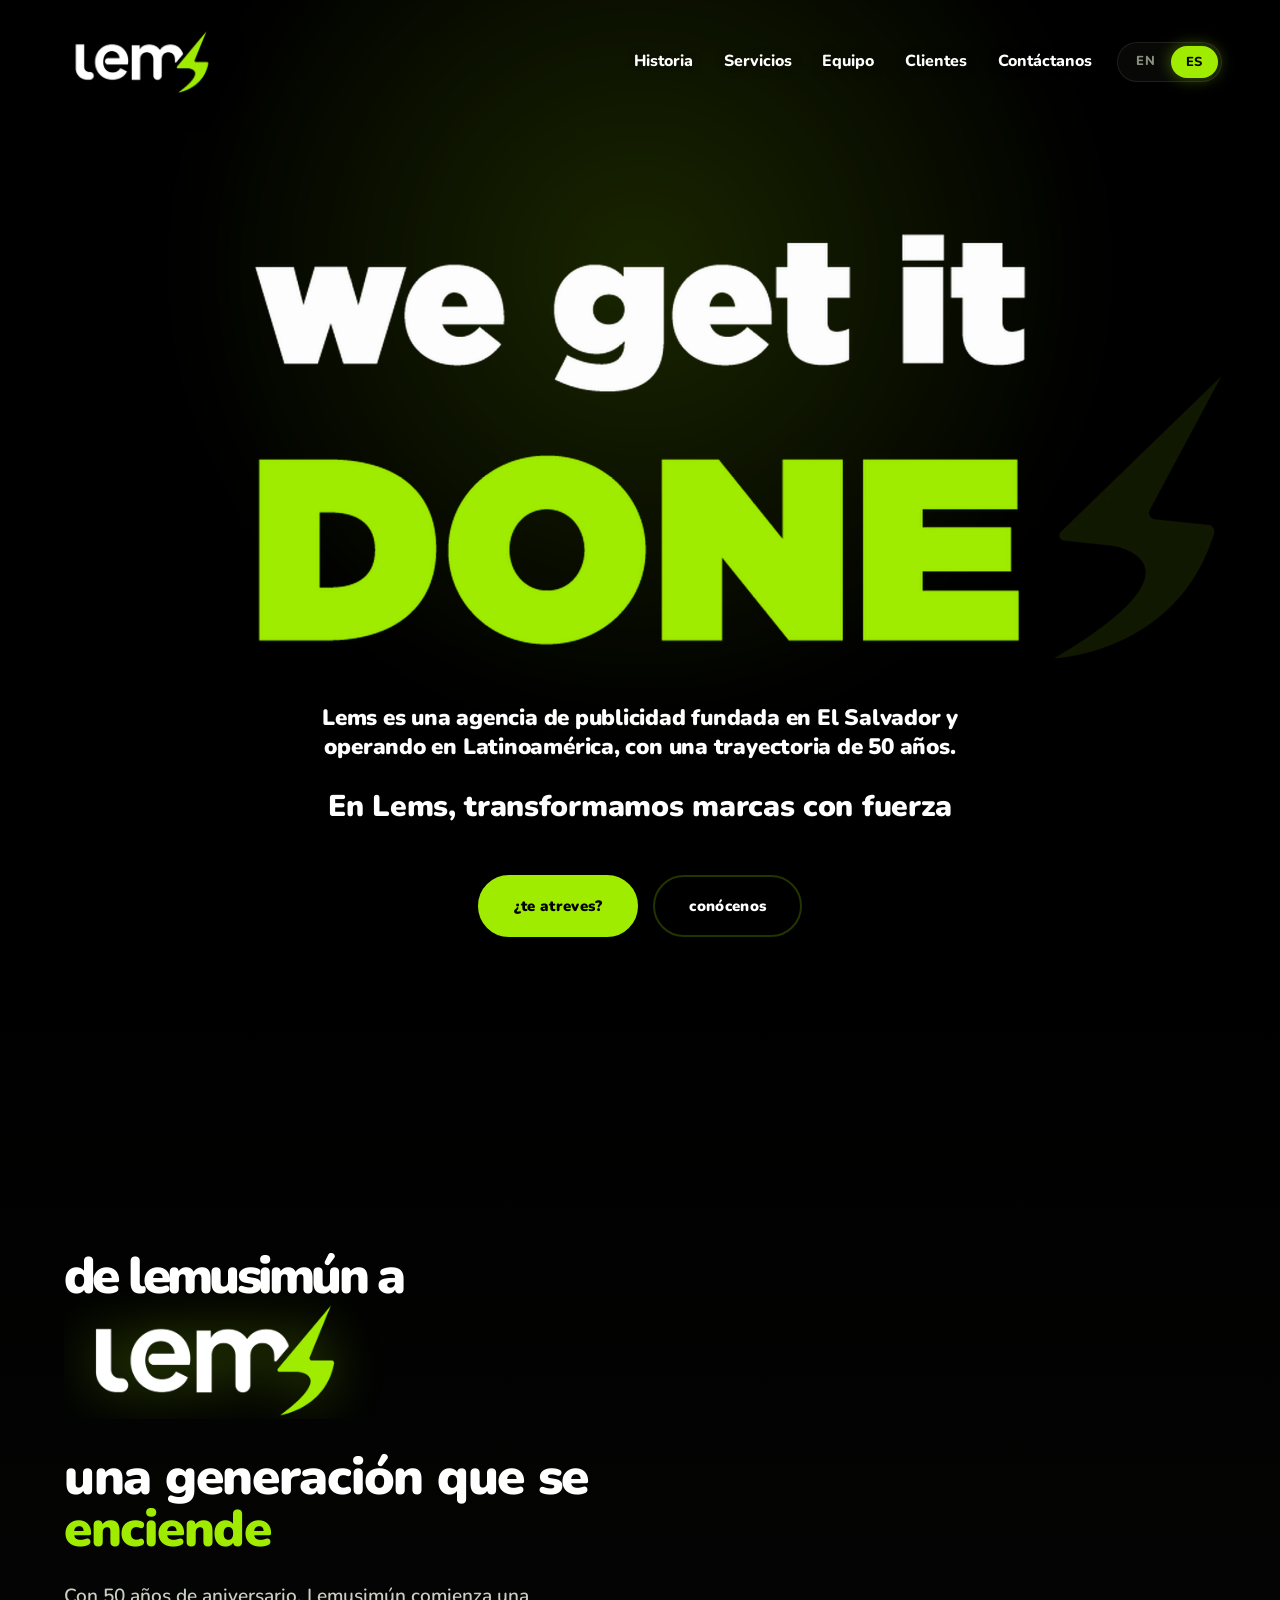
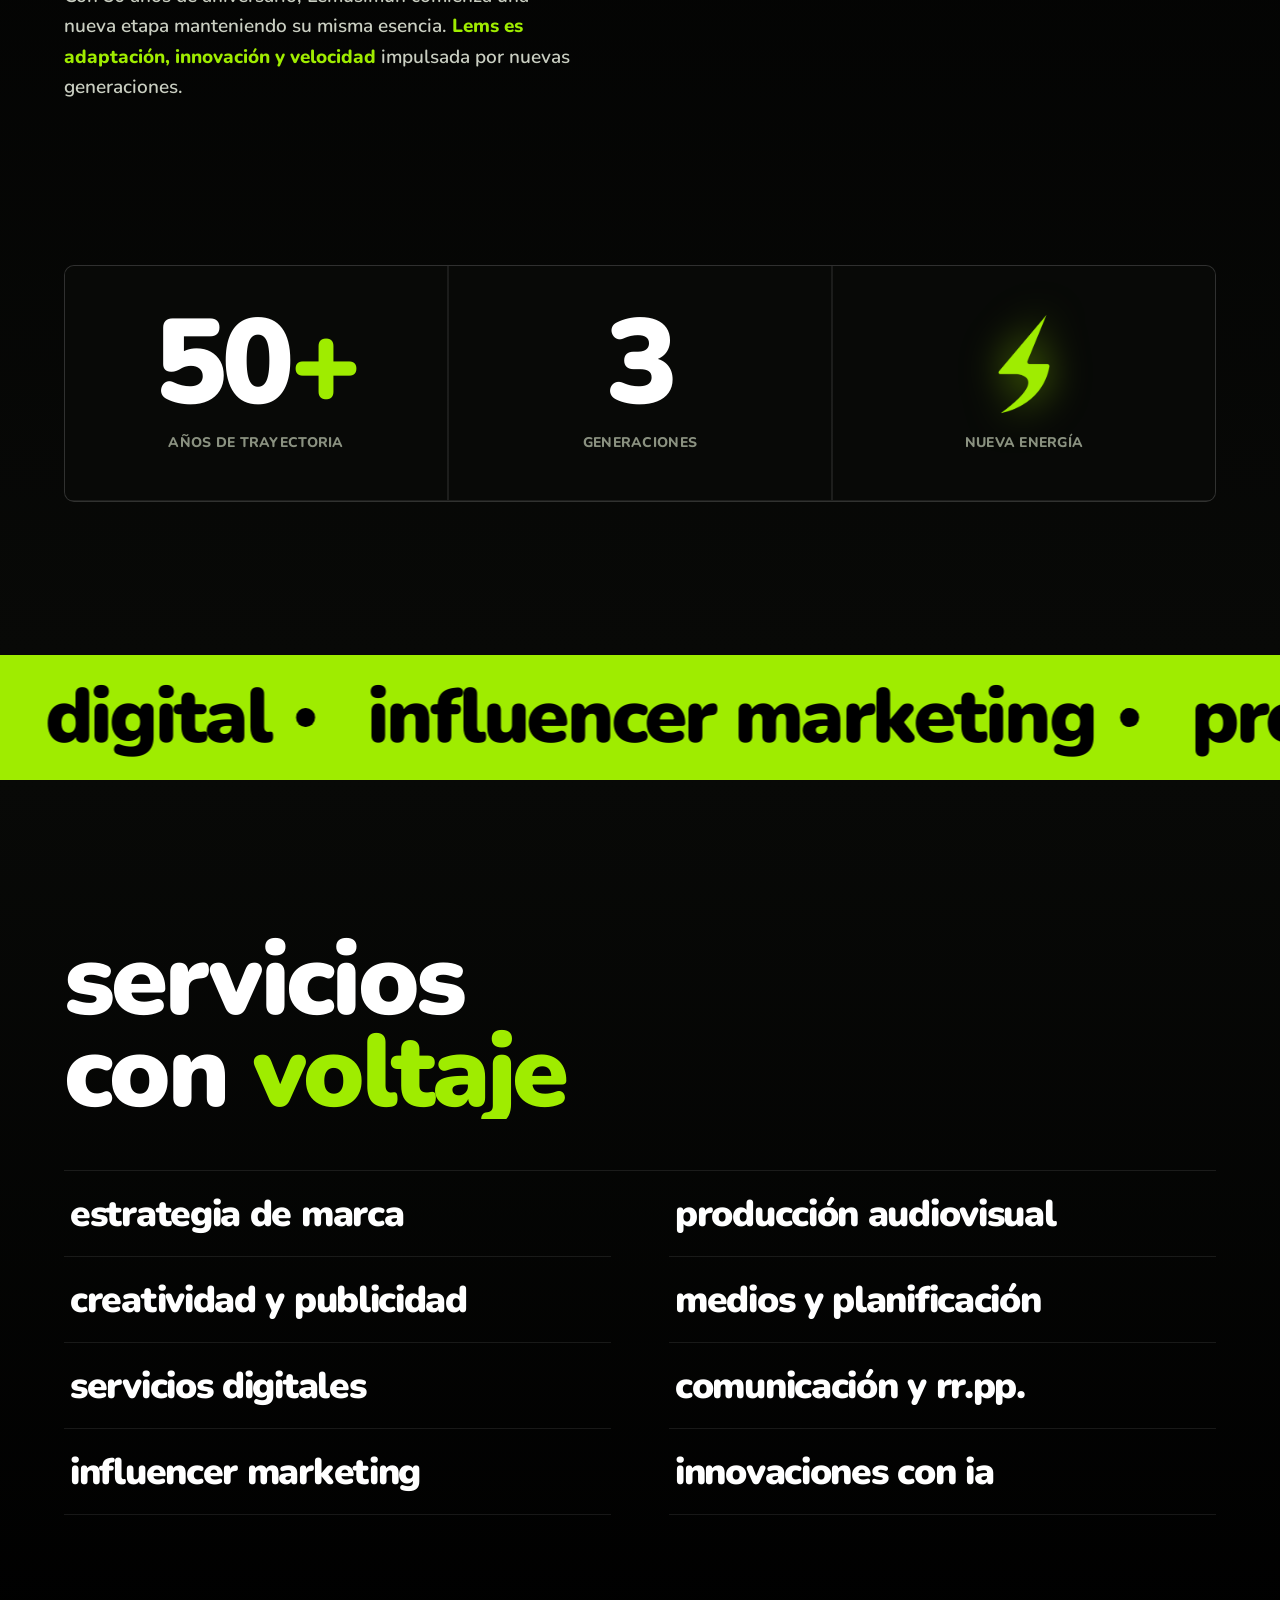
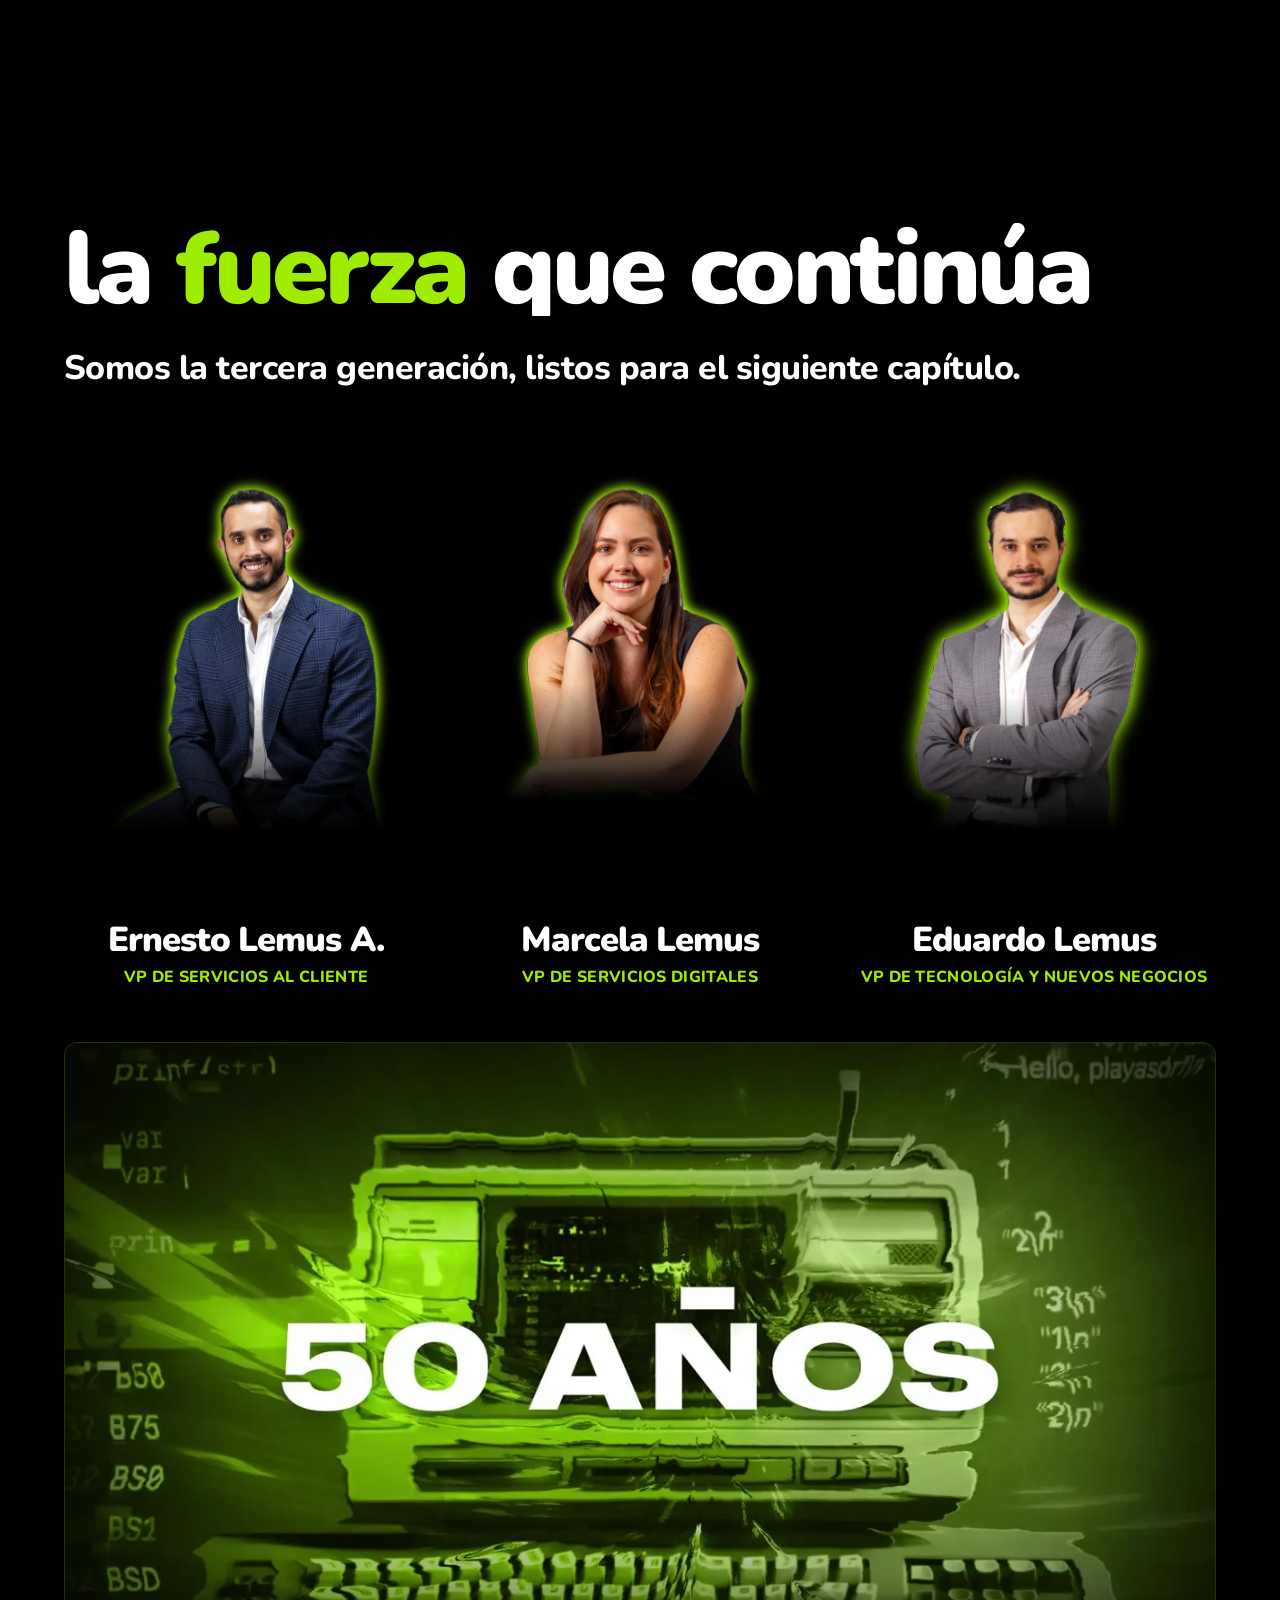
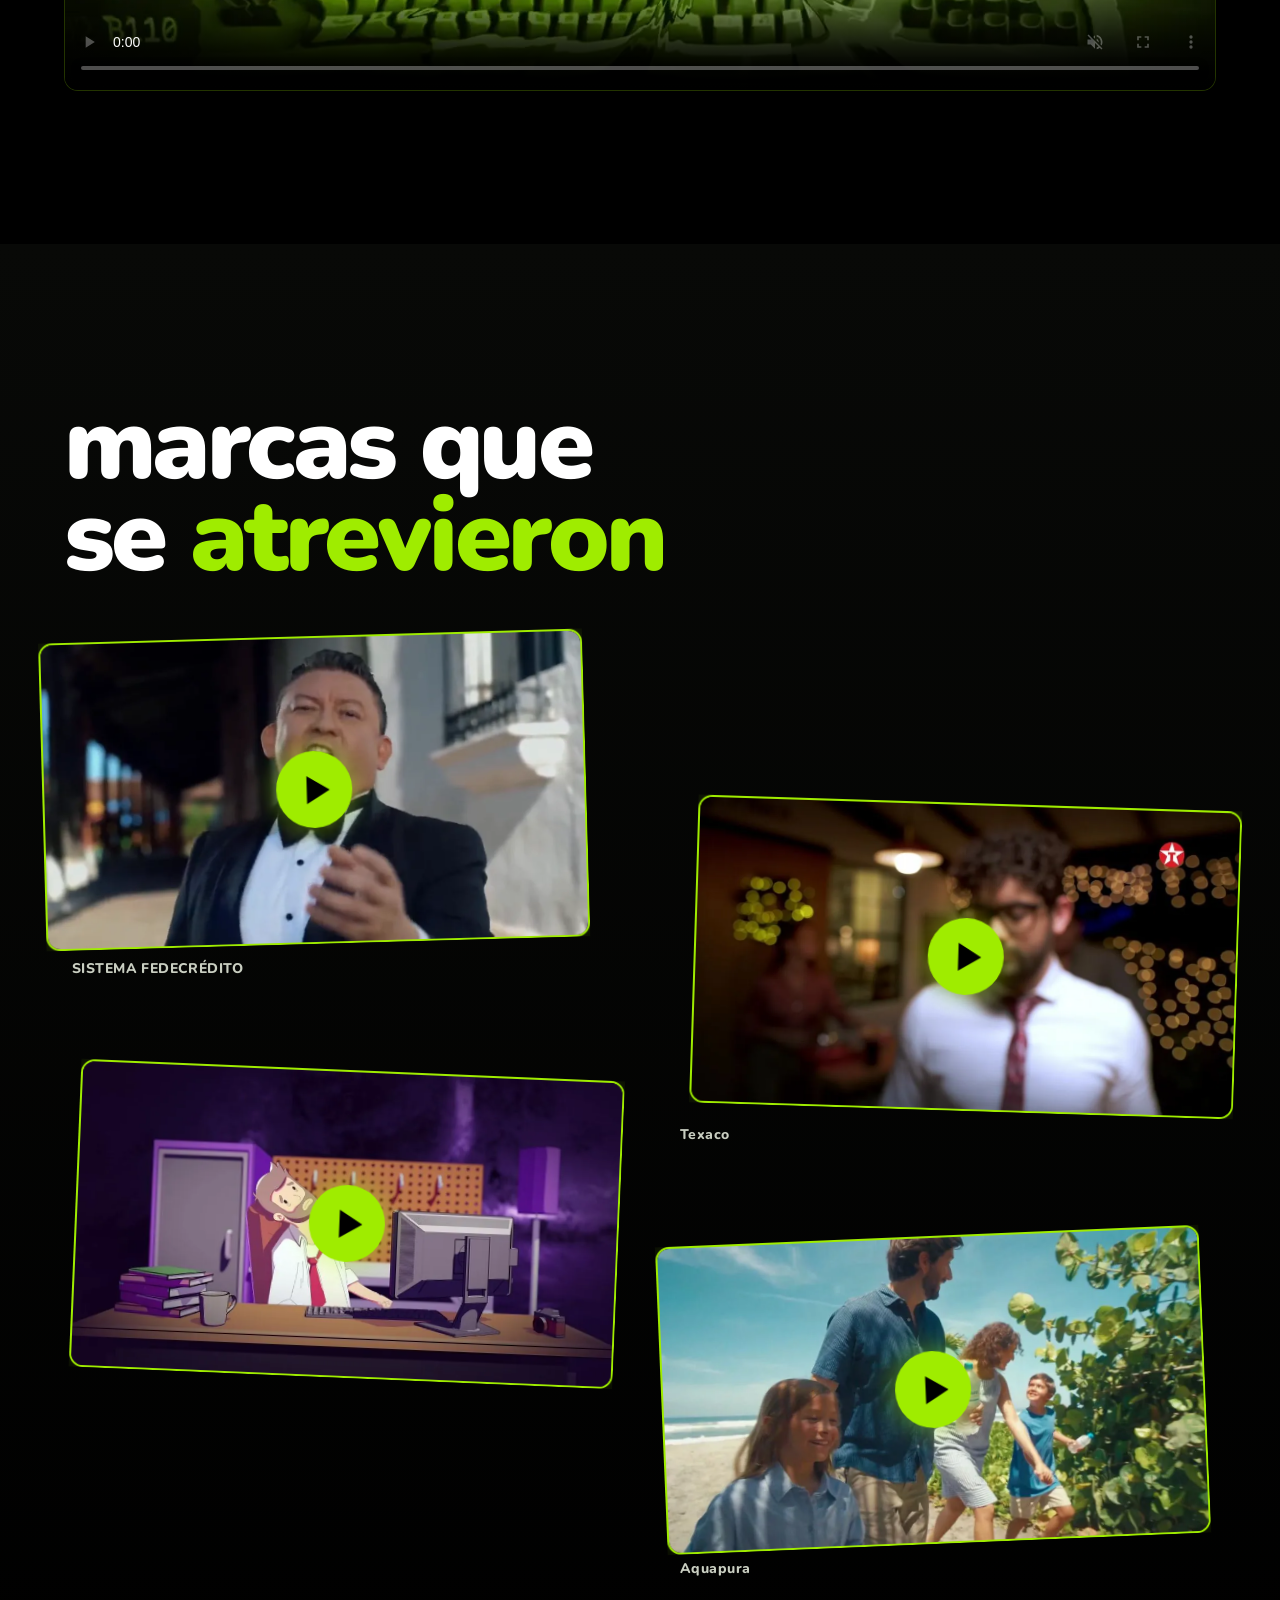
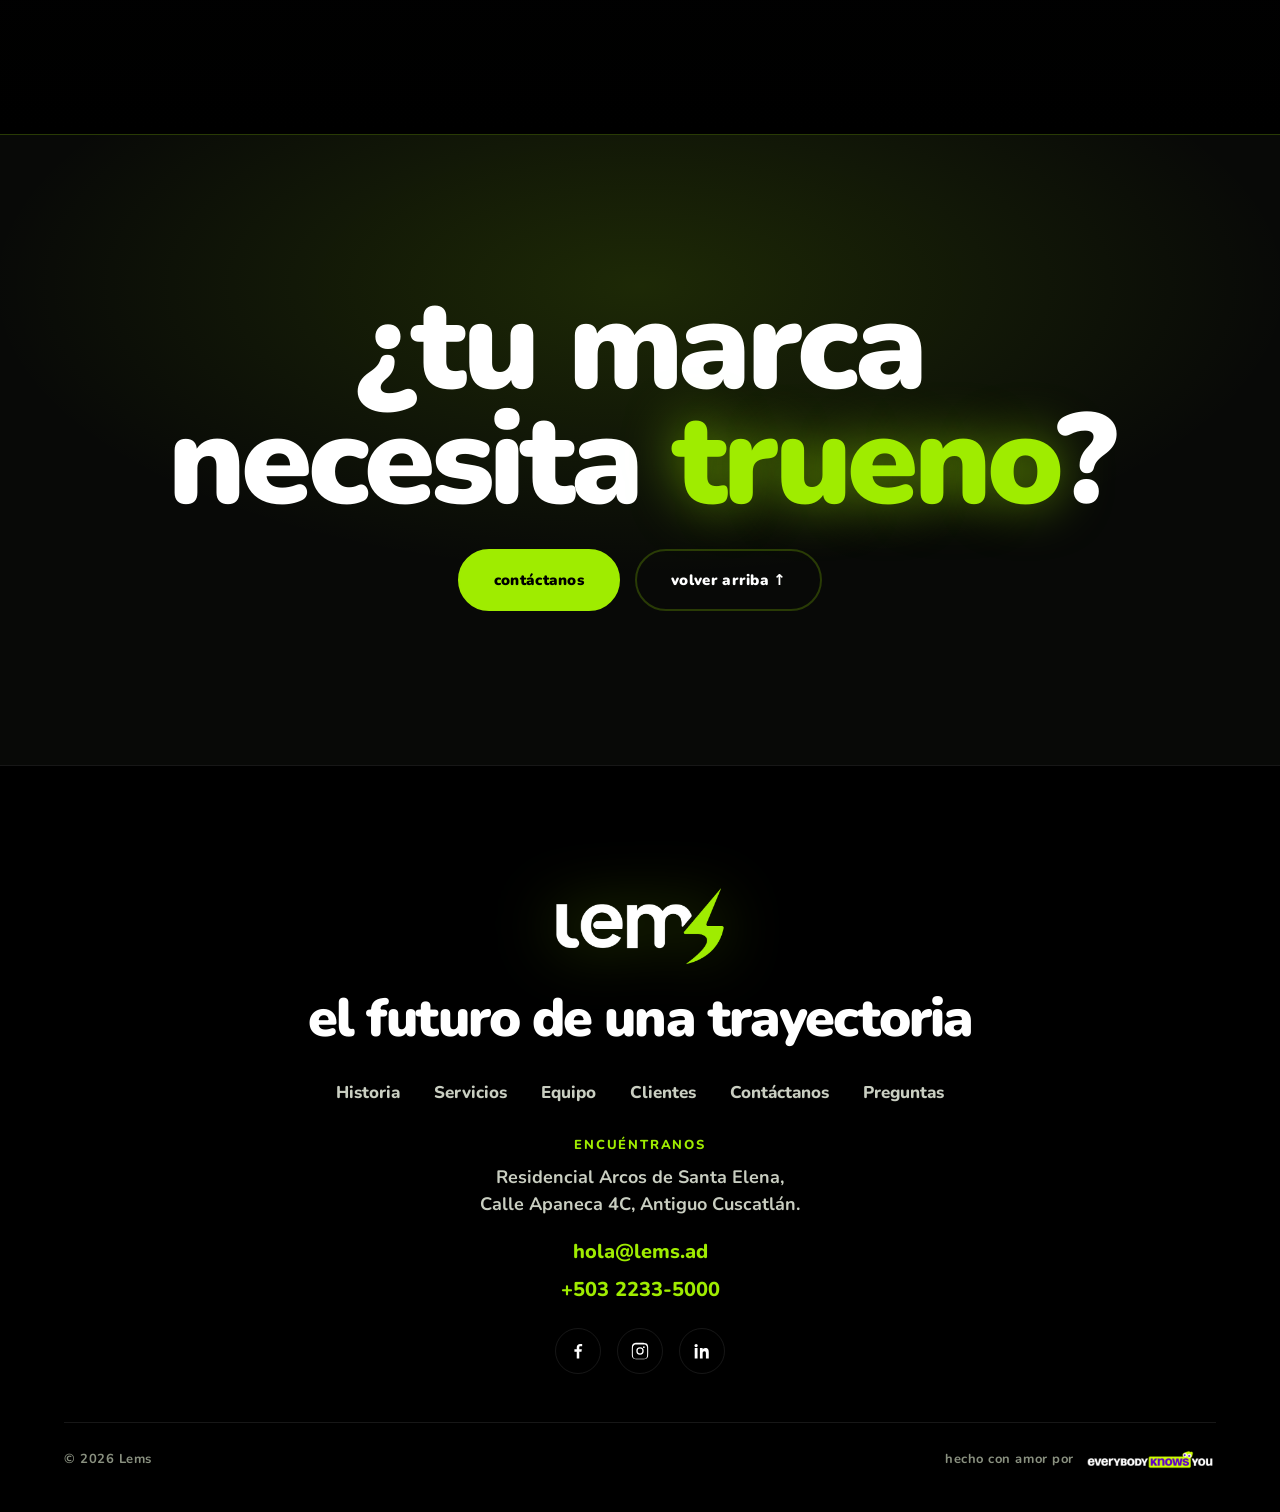
==== commit 349e10b5: "Band: 'inteligencia artificial' on the Spanish page, 'artificial intelligence' on the English page" ====
--- a/index.html
+++ b/index.html
@@ -455,8 +455,8 @@
 
 <div class="state" aria-hidden="true">
   <div class="state__track">
-    <span>creatividad<i class="dot"></i></span><span>estrategia<i class="dot"></i></span><span>digital<i class="dot"></i></span><span>influencer marketing<i class="dot"></i></span><span>producción<i class="dot"></i></span><span>artificial intelligence<i class="dot"></i></span>
-    <span>creatividad<i class="dot"></i></span><span>estrategia<i class="dot"></i></span><span>digital<i class="dot"></i></span><span>influencer marketing<i class="dot"></i></span><span>producción<i class="dot"></i></span><span>artificial intelligence<i class="dot"></i></span>
+    <span>creatividad<i class="dot"></i></span><span>estrategia<i class="dot"></i></span><span>digital<i class="dot"></i></span><span>influencer marketing<i class="dot"></i></span><span>producción<i class="dot"></i></span><span>inteligencia artificial<i class="dot"></i></span>
+    <span>creatividad<i class="dot"></i></span><span>estrategia<i class="dot"></i></span><span>digital<i class="dot"></i></span><span>influencer marketing<i class="dot"></i></span><span>producción<i class="dot"></i></span><span>inteligencia artificial<i class="dot"></i></span>
   </div>
 </div>
 
--- a/assets/css/styles.css
+++ b/assets/css/styles.css
@@ -89,7 +89,7 @@
 
 /* GREEN BAND - servicios */
 .state{background:var(--volt);color:var(--black);overflow:hidden}
-.state__track{display:flex;align-items:center;white-space:nowrap;animation:scrollX 26.9s linear infinite;padding-block:24px}
+.state__track{display:flex;align-items:center;white-space:nowrap;animation:scrollX 23.9s linear infinite;padding-block:24px}
 .state__track span{font-family:var(--font-display);font-weight:900;text-transform:lowercase;letter-spacing:-.035em;font-size:clamp(34px,6vw,80px);line-height:1;padding:0 .34em;display:inline-flex;align-items:center;gap:.34em}
 .state__track .dot{width:.24em;height:.24em;background:var(--black);border-radius:50%}
 
@@ -242,3 +242,9 @@
 .clip__play:hover .clip__btn,.clip__play:focus-visible .clip__btn{transform:scale(1.08);box-shadow:0 0 44px var(--glow)}
 .clip.is-playing .clip__play{opacity:0;pointer-events:none}
 @media (max-width:760px){.clip-cap{margin-top:calc(14px - clamp(48px,7vw,110px))}}
+/* Green band (2026-10-11): driven by main.js at a steady speed on every screen; drag it with mouse or finger */
+.state{touch-action:pan-y;cursor:grab;-webkit-user-select:none;user-select:none}
+.state.is-dragging{cursor:grabbing}
+.state__track{will-change:transform}
+/* Mobile: client videos sit straight and centered (desktop tilt/offset was leaking into phones) */
+@media (max-width:760px){.clients__col .clip{--ct:translateX(0)!important}}
